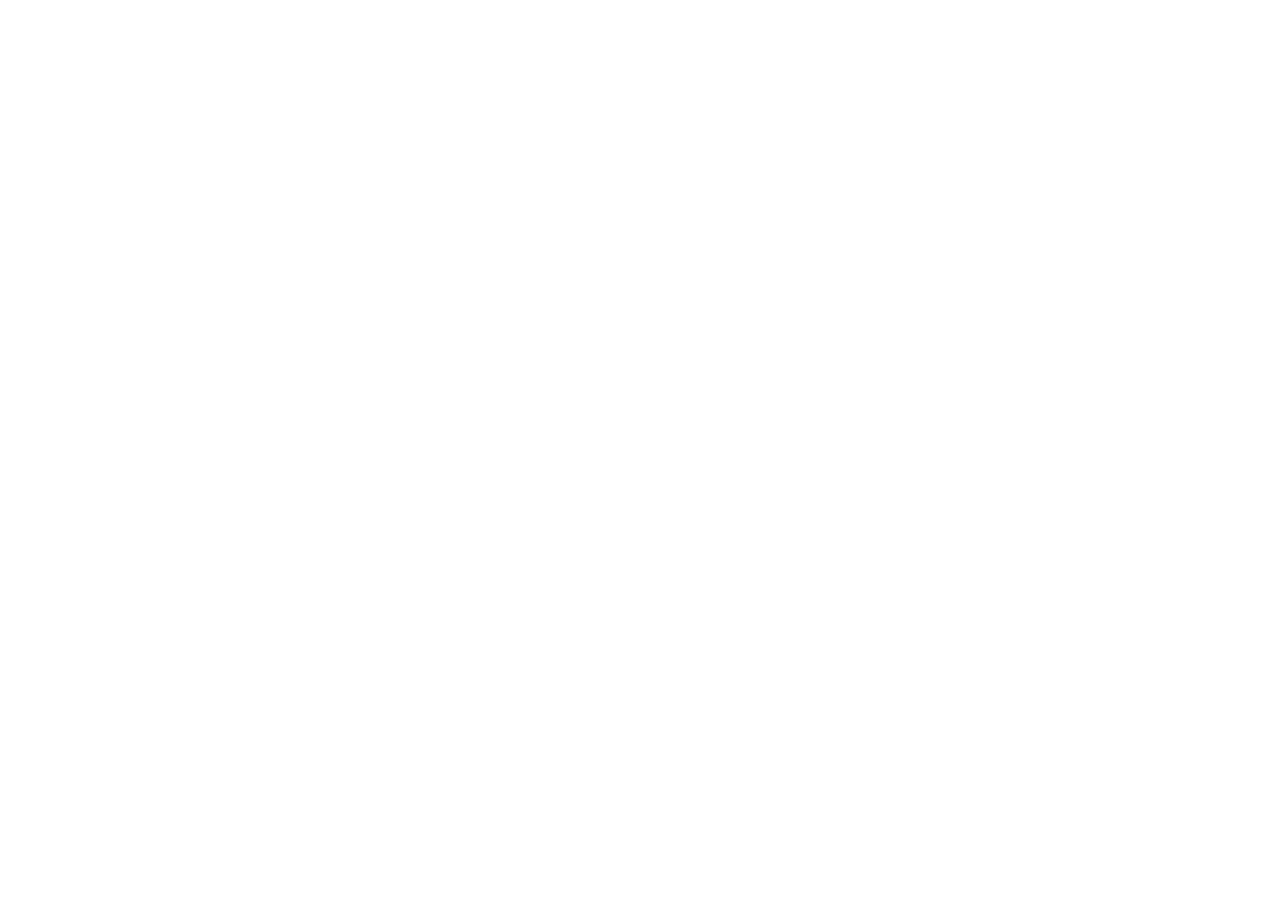
==== index.html @ 7330dab1 "init project" ====
<!DOCTYPE html>
<html lang="en">
<head>
    <meta charset="UTF-8">
    <meta name="viewport" content="width=device-width, initial-scale=1.0">
    <title>Document</title>
</head>
<body>
    
</body>
</html>
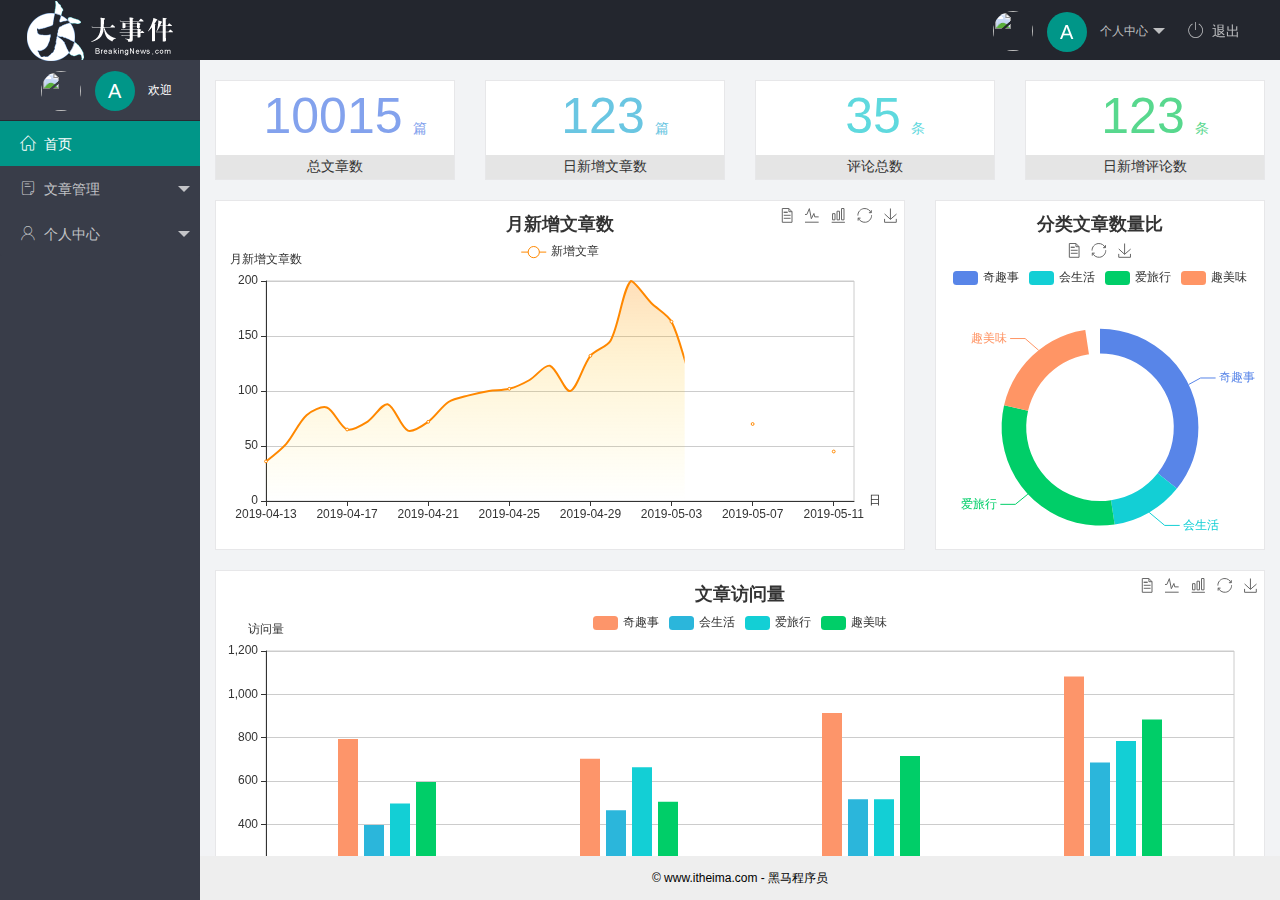
==== commit 945c6df6: "完成了登录和注册的功能" ====
--- a/index.html
+++ b/index.html
@@ -1,11 +1,103 @@
 <!DOCTYPE html>
 <html lang="en">
-<head>
-    <meta charset="UTF-8">
-    <meta name="viewport" content="width=device-width, initial-scale=1.0">
-    <title>Document</title>
-</head>
-<body>
-    
-</body>
-</html>+  <head>
+    <meta charset="UTF-8" />
+    <meta name="viewport" content="width=device-width, initial-scale=1.0" />
+    <title>后台主页</title>
+    <!-- 导入 layui 的样式表 -->
+    <link rel="stylesheet" href="/assets/lib/layui/css/layui.css" />
+    <!-- 导入第三方图标库 -->
+    <link rel="stylesheet" href="/assets/fonts/iconfont.css" />
+    <!-- 导入自己的样式表 -->
+    <link rel="stylesheet" href="/assets/css/index.css" />
+  </head>
+  <body class="layui-layout-body">
+    <div class="layui-layout layui-layout-admin">
+      <div class="layui-header">
+        <div class="layui-logo">
+          <img src="/assets/images/logo.png" alt="" />
+        </div>
+        <!-- 头部区域（可配合layui已有的水平导航） -->
+        <ul class="layui-nav layui-layout-right">
+          <li class="layui-nav-item">
+            <a href="javascript:;" class="userinfo">
+              <img src="" class="layui-nav-img" />
+              <span class="text-avatar">A</span>
+              个人中心
+            </a>
+            <dl class="layui-nav-child">
+              <dd><a href="">基本资料</a></dd>
+              <dd><a href="">更换头像</a></dd>
+              <dd><a href="">重置密码</a></dd>
+            </dl>
+          </li>
+          <li class="layui-nav-item">
+            <a href="javascript:;" id="btnLogout"><span class="iconfont icon-tuichu"></span>退出</a>
+          </li>
+        </ul>
+      </div>
+
+      <div class="layui-side layui-bg-black">
+        <div class="layui-side-scroll">
+          <div class="userinfo">
+            <img src="" class="layui-nav-img" />
+            <span class="text-avatar">A</span>
+            <span id="welcome">欢迎&nbsp;&nbsp;</span>
+          </div>
+          <!-- 左侧导航区域（可配合layui已有的垂直导航） -->
+          <ul class="layui-nav layui-nav-tree" lay-shrink="all">
+            <li class="layui-nav-item layui-this">
+              <a href="/home/dashboard.html" target="fm"><span class="iconfont icon-home"></span>首页</a>
+            </li>
+            <li class="layui-nav-item">
+              <a class="" href="javascript:;"><span class="iconfont icon-16"></span>文章管理</a>
+              <dl class="layui-nav-child">
+                <dd>
+                  <a href="javascript:;"><i class="layui-icon layui-icon-app"></i>文章类别</a>
+                </dd>
+                <dd>
+                  <a href="javascript:;"><i class="layui-icon layui-icon-app"></i>文章列表</a>
+                </dd>
+                <dd>
+                  <a href="javascript:;"><i class="layui-icon layui-icon-app"></i>发布文章</a>
+                </dd>
+              </dl>
+            </li>
+            <li class="layui-nav-item">
+              <a href="javascript:;"><span class="iconfont icon-user"></span>个人中心</a>
+              <dl class="layui-nav-child">
+                <dd>
+                  <a href="javascript:;"><i class="layui-icon layui-icon-app"></i>基本资料</a>
+                </dd>
+                <dd>
+                  <a href="javascript:;"><i class="layui-icon layui-icon-app"></i>更换头像</a>
+                </dd>
+                <dd>
+                  <a href="javascript:;"><i class="layui-icon layui-icon-app"></i>重置密码</a>
+                </dd>
+              </dl>
+            </li>
+          </ul>
+        </div>
+      </div>
+
+      <div class="layui-body">
+        <!-- 内容主体区域 -->
+        <iframe name="fm" src="/home/dashboard.html" frameborder="0"></iframe>
+      </div>
+
+      <div class="layui-footer">
+        <!-- 底部固定区域 -->
+        © www.itheima.com - 黑马程序员
+      </div>
+    </div>
+    <!-- 导入 layui 的JS文件 -->
+    <script src="/assets/lib/layui/layui.all.js"></script>
+    <!-- 导入jQuery的js文件 -->
+    <script src="/assets/lib/jquery.js"></script>
+    <!-- 导入自己封装的api -->
+    <script src="/assets/js/baseAPI.js"></script>
+    <!-- 导入自己的js文件 -->
+    <script src="/assets/js/index.js"></script>
+  </body>
+</html>
--- a/assets/lib/layui/css/layui.css
+++ b/assets/lib/layui/css/layui.css
@@ -0,0 +1,2 @@
+/** layui-v2.5.5 MIT License By https://www.layui.com */
+ .layui-inline,img{display:inline-block;vertical-align:middle}h1,h2,h3,h4,h5,h6{font-weight:400}.layui-edge,.layui-header,.layui-inline,.layui-main{position:relative}.layui-body,.layui-edge,.layui-elip{overflow:hidden}.layui-btn,.layui-edge,.layui-inline,img{vertical-align:middle}.layui-btn,.layui-disabled,.layui-icon,.layui-unselect{-moz-user-select:none;-webkit-user-select:none;-ms-user-select:none}.layui-elip,.layui-form-checkbox span,.layui-form-pane .layui-form-label{text-overflow:ellipsis;white-space:nowrap}.layui-breadcrumb,.layui-tree-btnGroup{visibility:hidden}blockquote,body,button,dd,div,dl,dt,form,h1,h2,h3,h4,h5,h6,input,li,ol,p,pre,td,textarea,th,ul{margin:0;padding:0;-webkit-tap-highlight-color:rgba(0,0,0,0)}a:active,a:hover{outline:0}img{border:none}li{list-style:none}table{border-collapse:collapse;border-spacing:0}h4,h5,h6{font-size:100%}button,input,optgroup,option,select,textarea{font-family:inherit;font-size:inherit;font-style:inherit;font-weight:inherit;outline:0}pre{white-space:pre-wrap;white-space:-moz-pre-wrap;white-space:-pre-wrap;white-space:-o-pre-wrap;word-wrap:break-word}body{line-height:24px;font:14px Helvetica Neue,Helvetica,PingFang SC,Tahoma,Arial,sans-serif}hr{height:1px;margin:10px 0;border:0;clear:both}a{color:#333;text-decoration:none}a:hover{color:#777}a cite{font-style:normal;*cursor:pointer}.layui-border-box,.layui-border-box *{box-sizing:border-box}.layui-box,.layui-box *{box-sizing:content-box}.layui-clear{clear:both;*zoom:1}.layui-clear:after{content:'\20';clear:both;*zoom:1;display:block;height:0}.layui-inline{*display:inline;*zoom:1}.layui-edge{display:inline-block;width:0;height:0;border-width:6px;border-style:dashed;border-color:transparent}.layui-edge-top{top:-4px;border-bottom-color:#999;border-bottom-style:solid}.layui-edge-right{border-left-color:#999;border-left-style:solid}.layui-edge-bottom{top:2px;border-top-color:#999;border-top-style:solid}.layui-edge-left{border-right-color:#999;border-right-style:solid}.layui-disabled,.layui-disabled:hover{color:#d2d2d2!important;cursor:not-allowed!important}.layui-circle{border-radius:100%}.layui-show{display:block!important}.layui-hide{display:none!important}@font-face{font-family:layui-icon;src:url(../font/iconfont.eot?v=250);src:url(../font/iconfont.eot?v=250#iefix) format('embedded-opentype'),url(../font/iconfont.woff2?v=250) format('woff2'),url(../font/iconfont.woff?v=250) format('woff'),url(../font/iconfont.ttf?v=250) format('truetype'),url(../font/iconfont.svg?v=250#layui-icon) format('svg')}.layui-icon{font-family:layui-icon!important;font-size:16px;font-style:normal;-webkit-font-smoothing:antialiased;-moz-osx-font-smoothing:grayscale}.layui-icon-reply-fill:before{content:"\e611"}.layui-icon-set-fill:before{content:"\e614"}.layui-icon-menu-fill:before{content:"\e60f"}.layui-icon-search:before{content:"\e615"}.layui-icon-share:before{content:"\e641"}.layui-icon-set-sm:before{content:"\e620"}.layui-icon-engine:before{content:"\e628"}.layui-icon-close:before{content:"\1006"}.layui-icon-close-fill:before{content:"\1007"}.layui-icon-chart-screen:before{content:"\e629"}.layui-icon-star:before{content:"\e600"}.layui-icon-circle-dot:before{content:"\e617"}.layui-icon-chat:before{content:"\e606"}.layui-icon-release:before{content:"\e609"}.layui-icon-list:before{content:"\e60a"}.layui-icon-chart:before{content:"\e62c"}.layui-icon-ok-circle:before{content:"\1005"}.layui-icon-layim-theme:before{content:"\e61b"}.layui-icon-table:before{content:"\e62d"}.layui-icon-right:before{content:"\e602"}.layui-icon-left:before{content:"\e603"}.layui-icon-cart-simple:before{content:"\e698"}.layui-icon-face-cry:before{content:"\e69c"}.layui-icon-face-smile:before{content:"\e6af"}.layui-icon-survey:before{content:"\e6b2"}.layui-icon-tree:before{content:"\e62e"}.layui-icon-upload-circle:before{content:"\e62f"}.layui-icon-add-circle:before{content:"\e61f"}.layui-icon-download-circle:before{content:"\e601"}.layui-icon-templeate-1:before{content:"\e630"}.layui-icon-util:before{content:"\e631"}.layui-icon-face-surprised:before{content:"\e664"}.layui-icon-edit:before{content:"\e642"}.layui-icon-speaker:before{content:"\e645"}.layui-icon-down:before{content:"\e61a"}.layui-icon-file:before{content:"\e621"}.layui-icon-layouts:before{content:"\e632"}.layui-icon-rate-half:before{content:"\e6c9"}.layui-icon-add-circle-fine:before{content:"\e608"}.layui-icon-prev-circle:before{content:"\e633"}.layui-icon-read:before{content:"\e705"}.layui-icon-404:before{content:"\e61c"}.layui-icon-carousel:before{content:"\e634"}.layui-icon-help:before{content:"\e607"}.layui-icon-code-circle:before{content:"\e635"}.layui-icon-water:before{content:"\e636"}.layui-icon-username:before{content:"\e66f"}.layui-icon-find-fill:before{content:"\e670"}.layui-icon-about:before{content:"\e60b"}.layui-icon-location:before{content:"\e715"}.layui-icon-up:before{content:"\e619"}.layui-icon-pause:before{content:"\e651"}.layui-icon-date:before{content:"\e637"}.layui-icon-layim-uploadfile:before{content:"\e61d"}.layui-icon-delete:before{content:"\e640"}.layui-icon-play:before{content:"\e652"}.layui-icon-top:before{content:"\e604"}.layui-icon-friends:before{content:"\e612"}.layui-icon-refresh-3:before{content:"\e9aa"}.layui-icon-ok:before{content:"\e605"}.layui-icon-layer:before{content:"\e638"}.layui-icon-face-smile-fine:before{content:"\e60c"}.layui-icon-dollar:before{content:"\e659"}.layui-icon-group:before{content:"\e613"}.layui-icon-layim-download:before{content:"\e61e"}.layui-icon-picture-fine:before{content:"\e60d"}.layui-icon-link:before{content:"\e64c"}.layui-icon-diamond:before{content:"\e735"}.layui-icon-log:before{content:"\e60e"}.layui-icon-rate-solid:before{content:"\e67a"}.layui-icon-fonts-del:before{content:"\e64f"}.layui-icon-unlink:before{content:"\e64d"}.layui-icon-fonts-clear:before{content:"\e639"}.layui-icon-triangle-r:before{content:"\e623"}.layui-icon-circle:before{content:"\e63f"}.layui-icon-radio:before{content:"\e643"}.layui-icon-align-center:before{content:"\e647"}.layui-icon-align-right:before{content:"\e648"}.layui-icon-align-left:before{content:"\e649"}.layui-icon-loading-1:before{content:"\e63e"}.layui-icon-return:before{content:"\e65c"}.layui-icon-fonts-strong:before{content:"\e62b"}.layui-icon-upload:before{content:"\e67c"}.layui-icon-dialogue:before{content:"\e63a"}.layui-icon-video:before{content:"\e6ed"}.layui-icon-headset:before{content:"\e6fc"}.layui-icon-cellphone-fine:before{content:"\e63b"}.layui-icon-add-1:before{content:"\e654"}.layui-icon-face-smile-b:before{content:"\e650"}.layui-icon-fonts-html:before{content:"\e64b"}.layui-icon-form:before{content:"\e63c"}.layui-icon-cart:before{content:"\e657"}.layui-icon-camera-fill:before{content:"\e65d"}.layui-icon-tabs:before{content:"\e62a"}.layui-icon-fonts-code:before{content:"\e64e"}.layui-icon-fire:before{content:"\e756"}.layui-icon-set:before{content:"\e716"}.layui-icon-fonts-u:before{content:"\e646"}.layui-icon-triangle-d:before{content:"\e625"}.layui-icon-tips:before{content:"\e702"}.layui-icon-picture:before{content:"\e64a"}.layui-icon-more-vertical:before{content:"\e671"}.layui-icon-flag:before{content:"\e66c"}.layui-icon-loading:before{content:"\e63d"}.layui-icon-fonts-i:before{content:"\e644"}.layui-icon-refresh-1:before{content:"\e666"}.layui-icon-rmb:before{content:"\e65e"}.layui-icon-home:before{content:"\e68e"}.layui-icon-user:before{content:"\e770"}.layui-icon-notice:before{content:"\e667"}.layui-icon-login-weibo:before{content:"\e675"}.layui-icon-voice:before{content:"\e688"}.layui-icon-upload-drag:before{content:"\e681"}.layui-icon-login-qq:before{content:"\e676"}.layui-icon-snowflake:before{content:"\e6b1"}.layui-icon-file-b:before{content:"\e655"}.layui-icon-template:before{content:"\e663"}.layui-icon-auz:before{content:"\e672"}.layui-icon-console:before{content:"\e665"}.layui-icon-app:before{content:"\e653"}.layui-icon-prev:before{content:"\e65a"}.layui-icon-website:before{content:"\e7ae"}.layui-icon-next:before{content:"\e65b"}.layui-icon-component:before{content:"\e857"}.layui-icon-more:before{content:"\e65f"}.layui-icon-login-wechat:before{content:"\e677"}.layui-icon-shrink-right:before{content:"\e668"}.layui-icon-spread-left:before{content:"\e66b"}.layui-icon-camera:before{content:"\e660"}.layui-icon-note:before{content:"\e66e"}.layui-icon-refresh:before{content:"\e669"}.layui-icon-female:before{content:"\e661"}.layui-icon-male:before{content:"\e662"}.layui-icon-password:before{content:"\e673"}.layui-icon-senior:before{content:"\e674"}.layui-icon-theme:before{content:"\e66a"}.layui-icon-tread:before{content:"\e6c5"}.layui-icon-praise:before{content:"\e6c6"}.layui-icon-star-fill:before{content:"\e658"}.layui-icon-rate:before{content:"\e67b"}.layui-icon-template-1:before{content:"\e656"}.layui-icon-vercode:before{content:"\e679"}.layui-icon-cellphone:before{content:"\e678"}.layui-icon-screen-full:before{content:"\e622"}.layui-icon-screen-restore:before{content:"\e758"}.layui-icon-cols:before{content:"\e610"}.layui-icon-export:before{content:"\e67d"}.layui-icon-print:before{content:"\e66d"}.layui-icon-slider:before{content:"\e714"}.layui-icon-addition:before{content:"\e624"}.layui-icon-subtraction:before{content:"\e67e"}.layui-icon-service:before{content:"\e626"}.layui-icon-transfer:before{content:"\e691"}.layui-main{width:1140px;margin:0 auto}.layui-header{z-index:1000;height:60px}.layui-header a:hover{transition:all .5s;-webkit-transition:all .5s}.layui-side{position:fixed;left:0;top:0;bottom:0;z-index:999;width:200px;overflow-x:hidden}.layui-side-scroll{position:relative;width:220px;height:100%;overflow-x:hidden}.layui-body{position:absolute;left:200px;right:0;top:0;bottom:0;z-index:998;width:auto;overflow-y:auto;box-sizing:border-box}.layui-layout-body{overflow:hidden}.layui-layout-admin .layui-header{background-color:#23262E}.layui-layout-admin .layui-side{top:60px;width:200px;overflow-x:hidden}.layui-layout-admin .layui-body{position:fixed;top:60px;bottom:44px}.layui-layout-admin .layui-main{width:auto;margin:0 15px}.layui-layout-admin .layui-footer{position:fixed;left:200px;right:0;bottom:0;height:44px;line-height:44px;padding:0 15px;background-color:#eee}.layui-layout-admin .layui-logo{position:absolute;left:0;top:0;width:200px;height:100%;line-height:60px;text-align:center;color:#009688;font-size:16px}.layui-layout-admin .layui-header .layui-nav{background:0 0}.layui-layout-left{position:absolute!important;left:200px;top:0}.layui-layout-right{position:absolute!important;right:0;top:0}.layui-container{position:relative;margin:0 auto;padding:0 15px;box-sizing:border-box}.layui-fluid{position:relative;margin:0 auto;padding:0 15px}.layui-row:after,.layui-row:before{content:'';display:block;clear:both}.layui-col-lg1,.layui-col-lg10,.layui-col-lg11,.layui-col-lg12,.layui-col-lg2,.layui-col-lg3,.layui-col-lg4,.layui-col-lg5,.layui-col-lg6,.layui-col-lg7,.layui-col-lg8,.layui-col-lg9,.layui-col-md1,.layui-col-md10,.layui-col-md11,.layui-col-md12,.layui-col-md2,.layui-col-md3,.layui-col-md4,.layui-col-md5,.layui-col-md6,.layui-col-md7,.layui-col-md8,.layui-col-md9,.layui-col-sm1,.layui-col-sm10,.layui-col-sm11,.layui-col-sm12,.layui-col-sm2,.layui-col-sm3,.layui-col-sm4,.layui-col-sm5,.layui-col-sm6,.layui-col-sm7,.layui-col-sm8,.layui-col-sm9,.layui-col-xs1,.layui-col-xs10,.layui-col-xs11,.layui-col-xs12,.layui-col-xs2,.layui-col-xs3,.layui-col-xs4,.layui-col-xs5,.layui-col-xs6,.layui-col-xs7,.layui-col-xs8,.layui-col-xs9{position:relative;display:block;box-sizing:border-box}.layui-col-xs1,.layui-col-xs10,.layui-col-xs11,.layui-col-xs12,.layui-col-xs2,.layui-col-xs3,.layui-col-xs4,.layui-col-xs5,.layui-col-xs6,.layui-col-xs7,.layui-col-xs8,.layui-col-xs9{float:left}.layui-col-xs1{width:8.33333333%}.layui-col-xs2{width:16.66666667%}.layui-col-xs3{width:25%}.layui-col-xs4{width:33.33333333%}.layui-col-xs5{width:41.66666667%}.layui-col-xs6{width:50%}.layui-col-xs7{width:58.33333333%}.layui-col-xs8{width:66.66666667%}.layui-col-xs9{width:75%}.layui-col-xs10{width:83.33333333%}.layui-col-xs11{width:91.66666667%}.layui-col-xs12{width:100%}.layui-col-xs-offset1{margin-left:8.33333333%}.layui-col-xs-offset2{margin-left:16.66666667%}.layui-col-xs-offset3{margin-left:25%}.layui-col-xs-offset4{margin-left:33.33333333%}.layui-col-xs-offset5{margin-left:41.66666667%}.layui-col-xs-offset6{margin-left:50%}.layui-col-xs-offset7{margin-left:58.33333333%}.layui-col-xs-offset8{margin-left:66.66666667%}.layui-col-xs-offset9{margin-left:75%}.layui-col-xs-offset10{margin-left:83.33333333%}.layui-col-xs-offset11{margin-left:91.66666667%}.layui-col-xs-offset12{margin-left:100%}@media screen and (max-width:768px){.layui-hide-xs{display:none!important}.layui-show-xs-block{display:block!important}.layui-show-xs-inline{display:inline!important}.layui-show-xs-inline-block{display:inline-block!important}}@media screen and (min-width:768px){.layui-container{width:750px}.layui-hide-sm{display:none!important}.layui-show-sm-block{display:block!important}.layui-show-sm-inline{display:inline!important}.layui-show-sm-inline-block{display:inline-block!important}.layui-col-sm1,.layui-col-sm10,.layui-col-sm11,.layui-col-sm12,.layui-col-sm2,.layui-col-sm3,.layui-col-sm4,.layui-col-sm5,.layui-col-sm6,.layui-col-sm7,.layui-col-sm8,.layui-col-sm9{float:left}.layui-col-sm1{width:8.33333333%}.layui-col-sm2{width:16.66666667%}.layui-col-sm3{width:25%}.layui-col-sm4{width:33.33333333%}.layui-col-sm5{width:41.66666667%}.layui-col-sm6{width:50%}.layui-col-sm7{width:58.33333333%}.layui-col-sm8{width:66.66666667%}.layui-col-sm9{width:75%}.layui-col-sm10{width:83.33333333%}.layui-col-sm11{width:91.66666667%}.layui-col-sm12{width:100%}.layui-col-sm-offset1{margin-left:8.33333333%}.layui-col-sm-offset2{margin-left:16.66666667%}.layui-col-sm-offset3{margin-left:25%}.layui-col-sm-offset4{margin-left:33.33333333%}.layui-col-sm-offset5{margin-left:41.66666667%}.layui-col-sm-offset6{margin-left:50%}.layui-col-sm-offset7{margin-left:58.33333333%}.layui-col-sm-offset8{margin-left:66.66666667%}.layui-col-sm-offset9{margin-left:75%}.layui-col-sm-offset10{margin-left:83.33333333%}.layui-col-sm-offset11{margin-left:91.66666667%}.layui-col-sm-offset12{margin-left:100%}}@media screen and (min-width:992px){.layui-container{width:970px}.layui-hide-md{display:none!important}.layui-show-md-block{display:block!important}.layui-show-md-inline{display:inline!important}.layui-show-md-inline-block{display:inline-block!important}.layui-col-md1,.layui-col-md10,.layui-col-md11,.layui-col-md12,.layui-col-md2,.layui-col-md3,.layui-col-md4,.layui-col-md5,.layui-col-md6,.layui-col-md7,.layui-col-md8,.layui-col-md9{float:left}.layui-col-md1{width:8.33333333%}.layui-col-md2{width:16.66666667%}.layui-col-md3{width:25%}.layui-col-md4{width:33.33333333%}.layui-col-md5{width:41.66666667%}.layui-col-md6{width:50%}.layui-col-md7{width:58.33333333%}.layui-col-md8{width:66.66666667%}.layui-col-md9{width:75%}.layui-col-md10{width:83.33333333%}.layui-col-md11{width:91.66666667%}.layui-col-md12{width:100%}.layui-col-md-offset1{margin-left:8.33333333%}.layui-col-md-offset2{margin-left:16.66666667%}.layui-col-md-offset3{margin-left:25%}.layui-col-md-offset4{margin-left:33.33333333%}.layui-col-md-offset5{margin-left:41.66666667%}.layui-col-md-offset6{margin-left:50%}.layui-col-md-offset7{margin-left:58.33333333%}.layui-col-md-offset8{margin-left:66.66666667%}.layui-col-md-offset9{margin-left:75%}.layui-col-md-offset10{margin-left:83.33333333%}.layui-col-md-offset11{margin-left:91.66666667%}.layui-col-md-offset12{margin-left:100%}}@media screen and (min-width:1200px){.layui-container{width:1170px}.layui-hide-lg{display:none!important}.layui-show-lg-block{display:block!important}.layui-show-lg-inline{display:inline!important}.layui-show-lg-inline-block{display:inline-block!important}.layui-col-lg1,.layui-col-lg10,.layui-col-lg11,.layui-col-lg12,.layui-col-lg2,.layui-col-lg3,.layui-col-lg4,.layui-col-lg5,.layui-col-lg6,.layui-col-lg7,.layui-col-lg8,.layui-col-lg9{float:left}.layui-col-lg1{width:8.33333333%}.layui-col-lg2{width:16.66666667%}.layui-col-lg3{width:25%}.layui-col-lg4{width:33.33333333%}.layui-col-lg5{width:41.66666667%}.layui-col-lg6{width:50%}.layui-col-lg7{width:58.33333333%}.layui-col-lg8{width:66.66666667%}.layui-col-lg9{width:75%}.layui-col-lg10{width:83.33333333%}.layui-col-lg11{width:91.66666667%}.layui-col-lg12{width:100%}.layui-col-lg-offset1{margin-left:8.33333333%}.layui-col-lg-offset2{margin-left:16.66666667%}.layui-col-lg-offset3{margin-left:25%}.layui-col-lg-offset4{margin-left:33.33333333%}.layui-col-lg-offset5{margin-left:41.66666667%}.layui-col-lg-offset6{margin-left:50%}.layui-col-lg-offset7{margin-left:58.33333333%}.layui-col-lg-offset8{margin-left:66.66666667%}.layui-col-lg-offset9{margin-left:75%}.layui-col-lg-offset10{margin-left:83.33333333%}.layui-col-lg-offset11{margin-left:91.66666667%}.layui-col-lg-offset12{margin-left:100%}}.layui-col-space1{margin:-.5px}.layui-col-space1>*{padding:.5px}.layui-col-space3{margin:-1.5px}.layui-col-space3>*{padding:1.5px}.layui-col-space5{margin:-2.5px}.layui-col-space5>*{padding:2.5px}.layui-col-space8{margin:-3.5px}.layui-col-space8>*{padding:3.5px}.layui-col-space10{margin:-5px}.layui-col-space10>*{padding:5px}.layui-col-space12{margin:-6px}.layui-col-space12>*{padding:6px}.layui-col-space15{margin:-7.5px}.layui-col-space15>*{padding:7.5px}.layui-col-space18{margin:-9px}.layui-col-space18>*{padding:9px}.layui-col-space20{margin:-10px}.layui-col-space20>*{padding:10px}.layui-col-space22{margin:-11px}.layui-col-space22>*{padding:11px}.layui-col-space25{margin:-12.5px}.layui-col-space25>*{padding:12.5px}.layui-col-space30{margin:-15px}.layui-col-space30>*{padding:15px}.layui-btn,.layui-input,.layui-select,.layui-textarea,.layui-upload-button{outline:0;-webkit-appearance:none;transition:all .3s;-webkit-transition:all .3s;box-sizing:border-box}.layui-elem-quote{margin-bottom:10px;padding:15px;line-height:22px;border-left:5px solid #009688;border-radius:0 2px 2px 0;background-color:#f2f2f2}.layui-quote-nm{border-style:solid;border-width:1px 1px 1px 5px;background:0 0}.layui-elem-field{margin-bottom:10px;padding:0;border-width:1px;border-style:solid}.layui-elem-field legend{margin-left:20px;padding:0 10px;font-size:20px;font-weight:300}.layui-field-title{margin:10px 0 20px;border-width:1px 0 0}.layui-field-box{padding:10px 15px}.layui-field-title .layui-field-box{padding:10px 0}.layui-progress{position:relative;height:6px;border-radius:20px;background-color:#e2e2e2}.layui-progress-bar{position:absolute;left:0;top:0;width:0;max-width:100%;height:6px;border-radius:20px;text-align:right;background-color:#5FB878;transition:all .3s;-webkit-transition:all .3s}.layui-progress-big,.layui-progress-big .layui-progress-bar{height:18px;line-height:18px}.layui-progress-text{position:relative;top:-20px;line-height:18px;font-size:12px;color:#666}.layui-progress-big .layui-progress-text{position:static;padding:0 10px;color:#fff}.layui-collapse{border-width:1px;border-style:solid;border-radius:2px}.layui-colla-content,.layui-colla-item{border-top-width:1px;border-top-style:solid}.layui-colla-item:first-child{border-top:none}.layui-colla-title{position:relative;height:42px;line-height:42px;padding:0 15px 0 35px;color:#333;background-color:#f2f2f2;cursor:pointer;font-size:14px;overflow:hidden}.layui-colla-content{display:none;padding:10px 15px;line-height:22px;color:#666}.layui-colla-icon{position:absolute;left:15px;top:0;font-size:14px}.layui-card{margin-bottom:15px;border-radius:2px;background-color:#fff;box-shadow:0 1px 2px 0 rgba(0,0,0,.05)}.layui-card:last-child{margin-bottom:0}.layui-card-header{position:relative;height:42px;line-height:42px;padding:0 15px;border-bottom:1px solid #f6f6f6;color:#333;border-radius:2px 2px 0 0;font-size:14px}.layui-bg-black,.layui-bg-blue,.layui-bg-cyan,.layui-bg-green,.layui-bg-orange,.layui-bg-red{color:#fff!important}.layui-card-body{position:relative;padding:10px 15px;line-height:24px}.layui-card-body[pad15]{padding:15px}.layui-card-body[pad20]{padding:20px}.layui-card-body .layui-table{margin:5px 0}.layui-card .layui-tab{margin:0}.layui-panel-window{position:relative;padding:15px;border-radius:0;border-top:5px solid #E6E6E6;background-color:#fff}.layui-auxiliar-moving{position:fixed;left:0;right:0;top:0;bottom:0;width:100%;height:100%;background:0 0;z-index:9999999999}.layui-form-label,.layui-form-mid,.layui-form-select,.layui-input-block,.layui-input-inline,.layui-textarea{position:relative}.layui-bg-red{background-color:#FF5722!important}.layui-bg-orange{background-color:#FFB800!important}.layui-bg-green{background-color:#009688!important}.layui-bg-cyan{background-color:#2F4056!important}.layui-bg-blue{background-color:#1E9FFF!important}.layui-bg-black{background-color:#393D49!important}.layui-bg-gray{background-color:#eee!important;color:#666!important}.layui-badge-rim,.layui-colla-content,.layui-colla-item,.layui-collapse,.layui-elem-field,.layui-form-pane .layui-form-item[pane],.layui-form-pane .layui-form-label,.layui-input,.layui-layedit,.layui-layedit-tool,.layui-quote-nm,.layui-select,.layui-tab-bar,.layui-tab-card,.layui-tab-title,.layui-tab-title .layui-this:after,.layui-textarea{border-color:#e6e6e6}.layui-timeline-item:before,hr{background-color:#e6e6e6}.layui-text{line-height:22px;font-size:14px;color:#666}.layui-text h1,.layui-text h2,.layui-text h3{font-weight:500;color:#333}.layui-text h1{font-size:30px}.layui-text h2{font-size:24px}.layui-text h3{font-size:18px}.layui-text a:not(.layui-btn){color:#01AAED}.layui-text a:not(.layui-btn):hover{text-decoration:underline}.layui-text ul{padding:5px 0 5px 15px}.layui-text ul li{margin-top:5px;list-style-type:disc}.layui-text em,.layui-word-aux{color:#999!important;padding:0 5px!important}.layui-btn{display:inline-block;height:38px;line-height:38px;padding:0 18px;background-color:#009688;color:#fff;white-space:nowrap;text-align:center;font-size:14px;border:none;border-radius:2px;cursor:pointer}.layui-btn:hover{opacity:.8;filter:alpha(opacity=80);color:#fff}.layui-btn:active{opacity:1;filter:alpha(opacity=100)}.layui-btn+.layui-btn{margin-left:10px}.layui-btn-container{font-size:0}.layui-btn-container .layui-btn{margin-right:10px;margin-bottom:10px}.layui-btn-container .layui-btn+.layui-btn{margin-left:0}.layui-table .layui-btn-container .layui-btn{margin-bottom:9px}.layui-btn-radius{border-radius:100px}.layui-btn .layui-icon{margin-right:3px;font-size:18px;vertical-align:bottom;vertical-align:middle\9}.layui-btn-primary{border:1px solid #C9C9C9;background-color:#fff;color:#555}.layui-btn-primary:hover{border-color:#009688;color:#333}.layui-btn-normal{background-color:#1E9FFF}.layui-btn-warm{background-color:#FFB800}.layui-btn-danger{background-color:#FF5722}.layui-btn-checked{background-color:#5FB878}.layui-btn-disabled,.layui-btn-disabled:active,.layui-btn-disabled:hover{border:1px solid #e6e6e6;background-color:#FBFBFB;color:#C9C9C9;cursor:not-allowed;opacity:1}.layui-btn-lg{height:44px;line-height:44px;padding:0 25px;font-size:16px}.layui-btn-sm{height:30px;line-height:30px;padding:0 10px;font-size:12px}.layui-btn-sm i{font-size:16px!important}.layui-btn-xs{height:22px;line-height:22px;padding:0 5px;font-size:12px}.layui-btn-xs i{font-size:14px!important}.layui-btn-group{display:inline-block;vertical-align:middle;font-size:0}.layui-btn-group .layui-btn{margin-left:0!important;margin-right:0!important;border-left:1px solid rgba(255,255,255,.5);border-radius:0}.layui-btn-group .layui-btn-primary{border-left:none}.layui-btn-group .layui-btn-primary:hover{border-color:#C9C9C9;color:#009688}.layui-btn-group .layui-btn:first-child{border-left:none;border-radius:2px 0 0 2px}.layui-btn-group .layui-btn-primary:first-child{border-left:1px solid #c9c9c9}.layui-btn-group .layui-btn:last-child{border-radius:0 2px 2px 0}.layui-btn-group .layui-btn+.layui-btn{margin-left:0}.layui-btn-group+.layui-btn-group{margin-left:10px}.layui-btn-fluid{width:100%}.layui-input,.layui-select,.layui-textarea{height:38px;line-height:1.3;line-height:38px\9;border-width:1px;border-style:solid;background-color:#fff;border-radius:2px}.layui-input::-webkit-input-placeholder,.layui-select::-webkit-input-placeholder,.layui-textarea::-webkit-input-placeholder{line-height:1.3}.layui-input,.layui-textarea{display:block;width:100%;padding-left:10px}.layui-input:hover,.layui-textarea:hover{border-color:#D2D2D2!important}.layui-input:focus,.layui-textarea:focus{border-color:#C9C9C9!important}.layui-textarea{min-height:100px;height:auto;line-height:20px;padding:6px 10px;resize:vertical}.layui-select{padding:0 10px}.layui-form input[type=checkbox],.layui-form input[type=radio],.layui-form select{display:none}.layui-form [lay-ignore]{display:initial}.layui-form-item{margin-bottom:15px;clear:both;*zoom:1}.layui-form-item:after{content:'\20';clear:both;*zoom:1;display:block;height:0}.layui-form-label{float:left;display:block;padding:9px 15px;width:80px;font-weight:400;line-height:20px;text-align:right}.layui-form-label-col{display:block;float:none;padding:9px 0;line-height:20px;text-align:left}.layui-form-item .layui-inline{margin-bottom:5px;margin-right:10px}.layui-input-block{margin-left:110px;min-height:36px}.layui-input-inline{display:inline-block;vertical-align:middle}.layui-form-item .layui-input-inline{float:left;width:190px;margin-right:10px}.layui-form-text .layui-input-inline{width:auto}.layui-form-mid{float:left;display:block;padding:9px 0!important;line-height:20px;margin-right:10px}.layui-form-danger+.layui-form-select .layui-input,.layui-form-danger:focus{border-color:#FF5722!important}.layui-form-select .layui-input{padding-right:30px;cursor:pointer}.layui-form-select .layui-edge{position:absolute;right:10px;top:50%;margin-top:-3px;cursor:pointer;border-width:6px;border-top-color:#c2c2c2;border-top-style:solid;transition:all .3s;-webkit-transition:all .3s}.layui-form-select dl{display:none;position:absolute;left:0;top:42px;padding:5px 0;z-index:899;min-width:100%;border:1px solid #d2d2d2;max-height:300px;overflow-y:auto;background-color:#fff;border-radius:2px;box-shadow:0 2px 4px rgba(0,0,0,.12);box-sizing:border-box}.layui-form-select dl dd,.layui-form-select dl dt{padding:0 10px;line-height:36px;white-space:nowrap;overflow:hidden;text-overflow:ellipsis}.layui-form-select dl dt{font-size:12px;color:#999}.layui-form-select dl dd{cursor:pointer}.layui-form-select dl dd:hover{background-color:#f2f2f2;-webkit-transition:.5s all;transition:.5s all}.layui-form-select .layui-select-group dd{padding-left:20px}.layui-form-select dl dd.layui-select-tips{padding-left:10px!important;color:#999}.layui-form-select dl dd.layui-this{background-color:#5FB878;color:#fff}.layui-form-checkbox,.layui-form-select dl dd.layui-disabled{background-color:#fff}.layui-form-selected dl{display:block}.layui-form-checkbox,.layui-form-checkbox *,.layui-form-switch{display:inline-block;vertical-align:middle}.layui-form-selected .layui-edge{margin-top:-9px;-webkit-transform:rotate(180deg);transform:rotate(180deg);margin-top:-3px\9}:root .layui-form-selected .layui-edge{margin-top:-9px\0/IE9}.layui-form-selectup dl{top:auto;bottom:42px}.layui-select-none{margin:5px 0;text-align:center;color:#999}.layui-select-disabled .layui-disabled{border-color:#eee!important}.layui-select-disabled .layui-edge{border-top-color:#d2d2d2}.layui-form-checkbox{position:relative;height:30px;line-height:30px;margin-right:10px;padding-right:30px;cursor:pointer;font-size:0;-webkit-transition:.1s linear;transition:.1s linear;box-sizing:border-box}.layui-form-checkbox span{padding:0 10px;height:100%;font-size:14px;border-radius:2px 0 0 2px;background-color:#d2d2d2;color:#fff;overflow:hidden}.layui-form-checkbox:hover span{background-color:#c2c2c2}.layui-form-checkbox i{position:absolute;right:0;top:0;width:30px;height:28px;border:1px solid #d2d2d2;border-left:none;border-radius:0 2px 2px 0;color:#fff;font-size:20px;text-align:center}.layui-form-checkbox:hover i{border-color:#c2c2c2;color:#c2c2c2}.layui-form-checked,.layui-form-checked:hover{border-color:#5FB878}.layui-form-checked span,.layui-form-checked:hover span{background-color:#5FB878}.layui-form-checked i,.layui-form-checked:hover i{color:#5FB878}.layui-form-item .layui-form-checkbox{margin-top:4px}.layui-form-checkbox[lay-skin=primary]{height:auto!important;line-height:normal!important;min-width:18px;min-height:18px;border:none!important;margin-right:0;padding-left:28px;padding-right:0;background:0 0}.layui-form-checkbox[lay-skin=primary] span{padding-left:0;padding-right:15px;line-height:18px;background:0 0;color:#666}.layui-form-checkbox[lay-skin=primary] i{right:auto;left:0;width:16px;height:16px;line-height:16px;border:1px solid #d2d2d2;font-size:12px;border-radius:2px;background-color:#fff;-webkit-transition:.1s linear;transition:.1s linear}.layui-form-checkbox[lay-skin=primary]:hover i{border-color:#5FB878;color:#fff}.layui-form-checked[lay-skin=primary] i{border-color:#5FB878!important;background-color:#5FB878;color:#fff}.layui-checkbox-disbaled[lay-skin=primary] span{background:0 0!important;color:#c2c2c2}.layui-checkbox-disbaled[lay-skin=primary]:hover i{border-color:#d2d2d2}.layui-form-item .layui-form-checkbox[lay-skin=primary]{margin-top:10px}.layui-form-switch{position:relative;height:22px;line-height:22px;min-width:35px;padding:0 5px;margin-top:8px;border:1px solid #d2d2d2;border-radius:20px;cursor:pointer;background-color:#fff;-webkit-transition:.1s linear;transition:.1s linear}.layui-form-switch i{position:absolute;left:5px;top:3px;width:16px;height:16px;border-radius:20px;background-color:#d2d2d2;-webkit-transition:.1s linear;transition:.1s linear}.layui-form-switch em{position:relative;top:0;width:25px;margin-left:21px;padding:0!important;text-align:center!important;color:#999!important;font-style:normal!important;font-size:12px}.layui-form-onswitch{border-color:#5FB878;background-color:#5FB878}.layui-checkbox-disbaled,.layui-checkbox-disbaled i{border-color:#e2e2e2!important}.layui-form-onswitch i{left:100%;margin-left:-21px;background-color:#fff}.layui-form-onswitch em{margin-left:5px;margin-right:21px;color:#fff!important}.layui-checkbox-disbaled span{background-color:#e2e2e2!important}.layui-checkbox-disbaled:hover i{color:#fff!important}[lay-radio]{display:none}.layui-form-radio,.layui-form-radio *{display:inline-block;vertical-align:middle}.layui-form-radio{line-height:28px;margin:6px 10px 0 0;padding-right:10px;cursor:pointer;font-size:0}.layui-form-radio *{font-size:14px}.layui-form-radio>i{margin-right:8px;font-size:22px;color:#c2c2c2}.layui-form-radio>i:hover,.layui-form-radioed>i{color:#5FB878}.layui-radio-disbaled>i{color:#e2e2e2!important}.layui-form-pane .layui-form-label{width:110px;padding:8px 15px;height:38px;line-height:20px;border-width:1px;border-style:solid;border-radius:2px 0 0 2px;text-align:center;background-color:#FBFBFB;overflow:hidden;box-sizing:border-box}.layui-form-pane .layui-input-inline{margin-left:-1px}.layui-form-pane .layui-input-block{margin-left:110px;left:-1px}.layui-form-pane .layui-input{border-radius:0 2px 2px 0}.layui-form-pane .layui-form-text .layui-form-label{float:none;width:100%;border-radius:2px;box-sizing:border-box;text-align:left}.layui-form-pane .layui-form-text .layui-input-inline{display:block;margin:0;top:-1px;clear:both}.layui-form-pane .layui-form-text .layui-input-block{margin:0;left:0;top:-1px}.layui-form-pane .layui-form-text .layui-textarea{min-height:100px;border-radius:0 0 2px 2px}.layui-form-pane .layui-form-checkbox{margin:4px 0 4px 10px}.layui-form-pane .layui-form-radio,.layui-form-pane .layui-form-switch{margin-top:6px;margin-left:10px}.layui-form-pane .layui-form-item[pane]{position:relative;border-width:1px;border-style:solid}.layui-form-pane .layui-form-item[pane] .layui-form-label{position:absolute;left:0;top:0;height:100%;border-width:0 1px 0 0}.layui-form-pane .layui-form-item[pane] .layui-input-inline{margin-left:110px}@media screen and (max-width:450px){.layui-form-item .layui-form-label{text-overflow:ellipsis;overflow:hidden;white-space:nowrap}.layui-form-item .layui-inline{display:block;margin-right:0;margin-bottom:20px;clear:both}.layui-form-item .layui-inline:after{content:'\20';clear:both;display:block;height:0}.layui-form-item .layui-input-inline{display:block;float:none;left:-3px;width:auto;margin:0 0 10px 112px}.layui-form-item .layui-input-inline+.layui-form-mid{margin-left:110px;top:-5px;padding:0}.layui-form-item .layui-form-checkbox{margin-right:5px;margin-bottom:5px}}.layui-layedit{border-width:1px;border-style:solid;border-radius:2px}.layui-layedit-tool{padding:3px 5px;border-bottom-width:1px;border-bottom-style:solid;font-size:0}.layedit-tool-fixed{position:fixed;top:0;border-top:1px solid #e2e2e2}.layui-layedit-tool .layedit-tool-mid,.layui-layedit-tool .layui-icon{display:inline-block;vertical-align:middle;text-align:center;font-size:14px}.layui-layedit-tool .layui-icon{position:relative;width:32px;height:30px;line-height:30px;margin:3px 5px;color:#777;cursor:pointer;border-radius:2px}.layui-layedit-tool .layui-icon:hover{color:#393D49}.layui-layedit-tool .layui-icon:active{color:#000}.layui-layedit-tool .layedit-tool-active{background-color:#e2e2e2;color:#000}.layui-layedit-tool .layui-disabled,.layui-layedit-tool .layui-disabled:hover{color:#d2d2d2;cursor:not-allowed}.layui-layedit-tool .layedit-tool-mid{width:1px;height:18px;margin:0 10px;background-color:#d2d2d2}.layedit-tool-html{width:50px!important;font-size:30px!important}.layedit-tool-b,.layedit-tool-code,.layedit-tool-help{font-size:16px!important}.layedit-tool-d,.layedit-tool-face,.layedit-tool-image,.layedit-tool-unlink{font-size:18px!important}.layedit-tool-image input{position:absolute;font-size:0;left:0;top:0;width:100%;height:100%;opacity:.01;filter:Alpha(opacity=1);cursor:pointer}.layui-layedit-iframe iframe{display:block;width:100%}#LAY_layedit_code{overflow:hidden}.layui-laypage{display:inline-block;*display:inline;*zoom:1;vertical-align:middle;margin:10px 0;font-size:0}.layui-laypage>a:first-child,.layui-laypage>a:first-child em{border-radius:2px 0 0 2px}.layui-laypage>a:last-child,.layui-laypage>a:last-child em{border-radius:0 2px 2px 0}.layui-laypage>:first-child{margin-left:0!important}.layui-laypage>:last-child{margin-right:0!important}.layui-laypage a,.layui-laypage button,.layui-laypage input,.layui-laypage select,.layui-laypage span{border:1px solid #e2e2e2}.layui-laypage a,.layui-laypage span{display:inline-block;*display:inline;*zoom:1;vertical-align:middle;padding:0 15px;height:28px;line-height:28px;margin:0 -1px 5px 0;background-color:#fff;color:#333;font-size:12px}.layui-flow-more a *,.layui-laypage input,.layui-table-view select[lay-ignore]{display:inline-block}.layui-laypage a:hover{color:#009688}.layui-laypage em{font-style:normal}.layui-laypage .layui-laypage-spr{color:#999;font-weight:700}.layui-laypage a{text-decoration:none}.layui-laypage .layui-laypage-curr{position:relative}.layui-laypage .layui-laypage-curr em{position:relative;color:#fff}.layui-laypage .layui-laypage-curr .layui-laypage-em{position:absolute;left:-1px;top:-1px;padding:1px;width:100%;height:100%;background-color:#009688}.layui-laypage-em{border-radius:2px}.layui-laypage-next em,.layui-laypage-prev em{font-family:Sim sun;font-size:16px}.layui-laypage .layui-laypage-count,.layui-laypage .layui-laypage-limits,.layui-laypage .layui-laypage-refresh,.layui-laypage .layui-laypage-skip{margin-left:10px;margin-right:10px;padding:0;border:none}.layui-laypage .layui-laypage-limits,.layui-laypage .layui-laypage-refresh{vertical-align:top}.layui-laypage .layui-laypage-refresh i{font-size:18px;cursor:pointer}.layui-laypage select{height:22px;padding:3px;border-radius:2px;cursor:pointer}.layui-laypage .layui-laypage-skip{height:30px;line-height:30px;color:#999}.layui-laypage button,.layui-laypage input{height:30px;line-height:30px;border-radius:2px;vertical-align:top;background-color:#fff;box-sizing:border-box}.layui-laypage input{width:40px;margin:0 10px;padding:0 3px;text-align:center}.layui-laypage input:focus,.layui-laypage select:focus{border-color:#009688!important}.layui-laypage button{margin-left:10px;padding:0 10px;cursor:pointer}.layui-table,.layui-table-view{margin:10px 0}.layui-flow-more{margin:10px 0;text-align:center;color:#999;font-size:14px}.layui-flow-more a{height:32px;line-height:32px}.layui-flow-more a *{vertical-align:top}.layui-flow-more a cite{padding:0 20px;border-radius:3px;background-color:#eee;color:#333;font-style:normal}.layui-flow-more a cite:hover{opacity:.8}.layui-flow-more a i{font-size:30px;color:#737383}.layui-table{width:100%;background-color:#fff;color:#666}.layui-table tr{transition:all .3s;-webkit-transition:all .3s}.layui-table th{text-align:left;font-weight:400}.layui-table tbody tr:hover,.layui-table thead tr,.layui-table-click,.layui-table-header,.layui-table-hover,.layui-table-mend,.layui-table-patch,.layui-table-tool,.layui-table-total,.layui-table-total tr,.layui-table[lay-even] tr:nth-child(even){background-color:#f2f2f2}.layui-table td,.layui-table th,.layui-table-col-set,.layui-table-fixed-r,.layui-table-grid-down,.layui-table-header,.layui-table-page,.layui-table-tips-main,.layui-table-tool,.layui-table-total,.layui-table-view,.layui-table[lay-skin=line],.layui-table[lay-skin=row]{border-width:1px;border-style:solid;border-color:#e6e6e6}.layui-table td,.layui-table th{position:relative;padding:9px 15px;min-height:20px;line-height:20px;font-size:14px}.layui-table[lay-skin=line] td,.layui-table[lay-skin=line] th{border-width:0 0 1px}.layui-table[lay-skin=row] td,.layui-table[lay-skin=row] th{border-width:0 1px 0 0}.layui-table[lay-skin=nob] td,.layui-table[lay-skin=nob] th{border:none}.layui-table img{max-width:100px}.layui-table[lay-size=lg] td,.layui-table[lay-size=lg] th{padding:15px 30px}.layui-table-view .layui-table[lay-size=lg] .layui-table-cell{height:40px;line-height:40px}.layui-table[lay-size=sm] td,.layui-table[lay-size=sm] th{font-size:12px;padding:5px 10px}.layui-table-view .layui-table[lay-size=sm] .layui-table-cell{height:20px;line-height:20px}.layui-table[lay-data]{display:none}.layui-table-box{position:relative;overflow:hidden}.layui-table-view .layui-table{position:relative;width:auto;margin:0}.layui-table-view .layui-table[lay-skin=line]{border-width:0 1px 0 0}.layui-table-view .layui-table[lay-skin=row]{border-width:0 0 1px}.layui-table-view .layui-table td,.layui-table-view .layui-table th{padding:5px 0;border-top:none;border-left:none}.layui-table-view .layui-table th.layui-unselect .layui-table-cell span{cursor:pointer}.layui-table-view .layui-table td{cursor:default}.layui-table-view .layui-table td[data-edit=text]{cursor:text}.layui-table-view .layui-form-checkbox[lay-skin=primary] i{width:18px;height:18px}.layui-table-view .layui-form-radio{line-height:0;padding:0}.layui-table-view .layui-form-radio>i{margin:0;font-size:20px}.layui-table-init{position:absolute;left:0;top:0;width:100%;height:100%;text-align:center;z-index:110}.layui-table-init .layui-icon{position:absolute;left:50%;top:50%;margin:-15px 0 0 -15px;font-size:30px;color:#c2c2c2}.layui-table-header{border-width:0 0 1px;overflow:hidden}.layui-table-header .layui-table{margin-bottom:-1px}.layui-table-tool .layui-inline[lay-event]{position:relative;width:26px;height:26px;padding:5px;line-height:16px;margin-right:10px;text-align:center;color:#333;border:1px solid #ccc;cursor:pointer;-webkit-transition:.5s all;transition:.5s all}.layui-table-tool .layui-inline[lay-event]:hover{border:1px solid #999}.layui-table-tool-temp{padding-right:120px}.layui-table-tool-self{position:absolute;right:17px;top:10px}.layui-table-tool .layui-table-tool-self .layui-inline[lay-event]{margin:0 0 0 10px}.layui-table-tool-panel{position:absolute;top:29px;left:-1px;padding:5px 0;min-width:150px;min-height:40px;border:1px solid #d2d2d2;text-align:left;overflow-y:auto;background-color:#fff;box-shadow:0 2px 4px rgba(0,0,0,.12)}.layui-table-cell,.layui-table-tool-panel li{overflow:hidden;text-overflow:ellipsis;white-space:nowrap}.layui-table-tool-panel li{padding:0 10px;line-height:30px;-webkit-transition:.5s all;transition:.5s all}.layui-table-tool-panel li .layui-form-checkbox[lay-skin=primary]{width:100%;padding-left:28px}.layui-table-tool-panel li:hover{background-color:#f2f2f2}.layui-table-tool-panel li .layui-form-checkbox[lay-skin=primary] i{position:absolute;left:0;top:0}.layui-table-tool-panel li .layui-form-checkbox[lay-skin=primary] span{padding:0}.layui-table-tool .layui-table-tool-self .layui-table-tool-panel{left:auto;right:-1px}.layui-table-col-set{position:absolute;right:0;top:0;width:20px;height:100%;border-width:0 0 0 1px;background-color:#fff}.layui-table-sort{width:10px;height:20px;margin-left:5px;cursor:pointer!important}.layui-table-sort .layui-edge{position:absolute;left:5px;border-width:5px}.layui-table-sort .layui-table-sort-asc{top:3px;border-top:none;border-bottom-style:solid;border-bottom-color:#b2b2b2}.layui-table-sort .layui-table-sort-asc:hover{border-bottom-color:#666}.layui-table-sort .layui-table-sort-desc{bottom:5px;border-bottom:none;border-top-style:solid;border-top-color:#b2b2b2}.layui-table-sort .layui-table-sort-desc:hover{border-top-color:#666}.layui-table-sort[lay-sort=asc] .layui-table-sort-asc{border-bottom-color:#000}.layui-table-sort[lay-sort=desc] .layui-table-sort-desc{border-top-color:#000}.layui-table-cell{height:28px;line-height:28px;padding:0 15px;position:relative;box-sizing:border-box}.layui-table-cell .layui-form-checkbox[lay-skin=primary]{top:-1px;padding:0}.layui-table-cell .layui-table-link{color:#01AAED}.laytable-cell-checkbox,.laytable-cell-numbers,.laytable-cell-radio,.laytable-cell-space{padding:0;text-align:center}.layui-table-body{position:relative;overflow:auto;margin-right:-1px;margin-bottom:-1px}.layui-table-body .layui-none{line-height:26px;padding:15px;text-align:center;color:#999}.layui-table-fixed{position:absolute;left:0;top:0;z-index:101}.layui-table-fixed .layui-table-body{overflow:hidden}.layui-table-fixed-l{box-shadow:0 -1px 8px rgba(0,0,0,.08)}.layui-table-fixed-r{left:auto;right:-1px;border-width:0 0 0 1px;box-shadow:-1px 0 8px rgba(0,0,0,.08)}.layui-table-fixed-r .layui-table-header{position:relative;overflow:visible}.layui-table-mend{position:absolute;right:-49px;top:0;height:100%;width:50px}.layui-table-tool{position:relative;z-index:890;width:100%;min-height:50px;line-height:30px;padding:10px 15px;border-width:0 0 1px}.layui-table-tool .layui-btn-container{margin-bottom:-10px}.layui-table-page,.layui-table-total{border-width:1px 0 0;margin-bottom:-1px;overflow:hidden}.layui-table-page{position:relative;width:100%;padding:7px 7px 0;height:41px;font-size:12px;white-space:nowrap}.layui-table-page>div{height:26px}.layui-table-page .layui-laypage{margin:0}.layui-table-page .layui-laypage a,.layui-table-page .layui-laypage span{height:26px;line-height:26px;margin-bottom:10px;border:none;background:0 0}.layui-table-page .layui-laypage a,.layui-table-page .layui-laypage span.layui-laypage-curr{padding:0 12px}.layui-table-page .layui-laypage span{margin-left:0;padding:0}.layui-table-page .layui-laypage .layui-laypage-prev{margin-left:-7px!important}.layui-table-page .layui-laypage .layui-laypage-curr .layui-laypage-em{left:0;top:0;padding:0}.layui-table-page .layui-laypage button,.layui-table-page .layui-laypage input{height:26px;line-height:26px}.layui-table-page .layui-laypage input{width:40px}.layui-table-page .layui-laypage button{padding:0 10px}.layui-table-page select{height:18px}.layui-table-patch .layui-table-cell{padding:0;width:30px}.layui-table-edit{position:absolute;left:0;top:0;width:100%;height:100%;padding:0 14px 1px;border-radius:0;box-shadow:1px 1px 20px rgba(0,0,0,.15)}.layui-table-edit:focus{border-color:#5FB878!important}select.layui-table-edit{padding:0 0 0 10px;border-color:#C9C9C9}.layui-table-view .layui-form-checkbox,.layui-table-view .layui-form-radio,.layui-table-view .layui-form-switch{top:0;margin:0;box-sizing:content-box}.layui-table-view .layui-form-checkbox{top:-1px;height:26px;line-height:26px}.layui-table-view .layui-form-checkbox i{height:26px}.layui-table-grid .layui-table-cell{overflow:visible}.layui-table-grid-down{position:absolute;top:0;right:0;width:26px;height:100%;padding:5px 0;border-width:0 0 0 1px;text-align:center;background-color:#fff;color:#999;cursor:pointer}.layui-table-grid-down .layui-icon{position:absolute;top:50%;left:50%;margin:-8px 0 0 -8px}.layui-table-grid-down:hover{background-color:#fbfbfb}body .layui-table-tips .layui-layer-content{background:0 0;padding:0;box-shadow:0 1px 6px rgba(0,0,0,.12)}.layui-table-tips-main{margin:-44px 0 0 -1px;max-height:150px;padding:8px 15px;font-size:14px;overflow-y:scroll;background-color:#fff;color:#666}.layui-table-tips-c{position:absolute;right:-3px;top:-13px;width:20px;height:20px;padding:3px;cursor:pointer;background-color:#666;border-radius:50%;color:#fff}.layui-table-tips-c:hover{background-color:#777}.layui-table-tips-c:before{position:relative;right:-2px}.layui-upload-file{display:none!important;opacity:.01;filter:Alpha(opacity=1)}.layui-upload-drag,.layui-upload-form,.layui-upload-wrap{display:inline-block}.layui-upload-list{margin:10px 0}.layui-upload-choose{padding:0 10px;color:#999}.layui-upload-drag{position:relative;padding:30px;border:1px dashed #e2e2e2;background-color:#fff;text-align:center;cursor:pointer;color:#999}.layui-upload-drag .layui-icon{font-size:50px;color:#009688}.layui-upload-drag[lay-over]{border-color:#009688}.layui-upload-iframe{position:absolute;width:0;height:0;border:0;visibility:hidden}.layui-upload-wrap{position:relative;vertical-align:middle}.layui-upload-wrap .layui-upload-file{display:block!important;position:absolute;left:0;top:0;z-index:10;font-size:100px;width:100%;height:100%;opacity:.01;filter:Alpha(opacity=1);cursor:pointer}.layui-transfer-active,.layui-transfer-box{display:inline-block;vertical-align:middle}.layui-transfer-box,.layui-transfer-header,.layui-transfer-search{border-width:0;border-style:solid;border-color:#e6e6e6}.layui-transfer-box{position:relative;border-width:1px;width:200px;height:360px;border-radius:2px;background-color:#fff}.layui-transfer-box .layui-form-checkbox{width:100%;margin:0!important}.layui-transfer-header{height:38px;line-height:38px;padding:0 10px;border-bottom-width:1px}.layui-transfer-search{position:relative;padding:10px;border-bottom-width:1px}.layui-transfer-search .layui-input{height:32px;padding-left:30px;font-size:12px}.layui-transfer-search .layui-icon-search{position:absolute;left:20px;top:50%;margin-top:-8px;color:#666}.layui-transfer-active{margin:0 15px}.layui-transfer-active .layui-btn{display:block;margin:0;padding:0 15px;background-color:#5FB878;border-color:#5FB878;color:#fff}.layui-transfer-active .layui-btn-disabled{background-color:#FBFBFB;border-color:#e6e6e6;color:#C9C9C9}.layui-transfer-active .layui-btn:first-child{margin-bottom:15px}.layui-transfer-active .layui-btn .layui-icon{margin:0;font-size:14px!important}.layui-transfer-data{padding:5px 0;overflow:auto}.layui-transfer-data li{height:32px;line-height:32px;padding:0 10px}.layui-transfer-data li:hover{background-color:#f2f2f2;transition:.5s all}.layui-transfer-data .layui-none{padding:15px 10px;text-align:center;color:#999}.layui-nav{position:relative;padding:0 20px;background-color:#393D49;color:#fff;border-radius:2px;font-size:0;box-sizing:border-box}.layui-nav *{font-size:14px}.layui-nav .layui-nav-item{position:relative;display:inline-block;*display:inline;*zoom:1;vertical-align:middle;line-height:60px}.layui-nav .layui-nav-item a{display:block;padding:0 20px;color:#fff;color:rgba(255,255,255,.7);transition:all .3s;-webkit-transition:all .3s}.layui-nav .layui-this:after,.layui-nav-bar,.layui-nav-tree .layui-nav-itemed:after{position:absolute;left:0;top:0;width:0;height:5px;background-color:#5FB878;transition:all .2s;-webkit-transition:all .2s}.layui-nav-bar{z-index:1000}.layui-nav .layui-nav-item a:hover,.layui-nav .layui-this a{color:#fff}.layui-nav .layui-this:after{content:'';top:auto;bottom:0;width:100%}.layui-nav-img{width:30px;height:30px;margin-right:10px;border-radius:50%}.layui-nav .layui-nav-more{content:'';width:0;height:0;border-style:solid dashed dashed;border-color:#fff transparent transparent;overflow:hidden;cursor:pointer;transition:all .2s;-webkit-transition:all .2s;position:absolute;top:50%;right:3px;margin-top:-3px;border-width:6px;border-top-color:rgba(255,255,255,.7)}.layui-nav .layui-nav-mored,.layui-nav-itemed>a .layui-nav-more{margin-top:-9px;border-style:dashed dashed solid;border-color:transparent transparent #fff}.layui-nav-child{display:none;position:absolute;left:0;top:65px;min-width:100%;line-height:36px;padding:5px 0;box-shadow:0 2px 4px rgba(0,0,0,.12);border:1px solid #d2d2d2;background-color:#fff;z-index:100;border-radius:2px;white-space:nowrap}.layui-nav .layui-nav-child a{color:#333}.layui-nav .layui-nav-child a:hover{background-color:#f2f2f2;color:#000}.layui-nav-child dd{position:relative}.layui-nav .layui-nav-child dd.layui-this a,.layui-nav-child dd.layui-this{background-color:#5FB878;color:#fff}.layui-nav-child dd.layui-this:after{display:none}.layui-nav-tree{width:200px;padding:0}.layui-nav-tree .layui-nav-item{display:block;width:100%;line-height:45px}.layui-nav-tree .layui-nav-item a{position:relative;height:45px;line-height:45px;text-overflow:ellipsis;overflow:hidden;white-space:nowrap}.layui-nav-tree .layui-nav-item a:hover{background-color:#4E5465}.layui-nav-tree .layui-nav-bar{width:5px;height:0;background-color:#009688}.layui-nav-tree .layui-nav-child dd.layui-this,.layui-nav-tree .layui-nav-child dd.layui-this a,.layui-nav-tree .layui-this,.layui-nav-tree .layui-this>a,.layui-nav-tree .layui-this>a:hover{background-color:#009688;color:#fff}.layui-nav-tree .layui-this:after{display:none}.layui-nav-itemed>a,.layui-nav-tree .layui-nav-title a,.layui-nav-tree .layui-nav-title a:hover{color:#fff!important}.layui-nav-tree .layui-nav-child{position:relative;z-index:0;top:0;border:none;box-shadow:none}.layui-nav-tree .layui-nav-child a{height:40px;line-height:40px;color:#fff;color:rgba(255,255,255,.7)}.layui-nav-tree .layui-nav-child,.layui-nav-tree .layui-nav-child a:hover{background:0 0;color:#fff}.layui-nav-tree .layui-nav-more{right:10px}.layui-nav-itemed>.layui-nav-child{display:block;padding:0;background-color:rgba(0,0,0,.3)!important}.layui-nav-itemed>.layui-nav-child>.layui-this>.layui-nav-child{display:block}.layui-nav-side{position:fixed;top:0;bottom:0;left:0;overflow-x:hidden;z-index:999}.layui-bg-blue .layui-nav-bar,.layui-bg-blue .layui-nav-itemed:after,.layui-bg-blue .layui-this:after{background-color:#93D1FF}.layui-bg-blue .layui-nav-child dd.layui-this{background-color:#1E9FFF}.layui-bg-blue .layui-nav-itemed>a,.layui-nav-tree.layui-bg-blue .layui-nav-title a,.layui-nav-tree.layui-bg-blue .layui-nav-title a:hover{background-color:#007DDB!important}.layui-breadcrumb{font-size:0}.layui-breadcrumb>*{font-size:14px}.layui-breadcrumb a{color:#999!important}.layui-breadcrumb a:hover{color:#5FB878!important}.layui-breadcrumb a cite{color:#666;font-style:normal}.layui-breadcrumb span[lay-separator]{margin:0 10px;color:#999}.layui-tab{margin:10px 0;text-align:left!important}.layui-tab[overflow]>.layui-tab-title{overflow:hidden}.layui-tab-title{position:relative;left:0;height:40px;white-space:nowrap;font-size:0;border-bottom-width:1px;border-bottom-style:solid;transition:all .2s;-webkit-transition:all .2s}.layui-tab-title li{display:inline-block;*display:inline;*zoom:1;vertical-align:middle;font-size:14px;transition:all .2s;-webkit-transition:all .2s;position:relative;line-height:40px;min-width:65px;padding:0 15px;text-align:center;cursor:pointer}.layui-tab-title li a{display:block}.layui-tab-title .layui-this{color:#000}.layui-tab-title .layui-this:after{position:absolute;left:0;top:0;content:'';width:100%;height:41px;border-width:1px;border-style:solid;border-bottom-color:#fff;border-radius:2px 2px 0 0;box-sizing:border-box;pointer-events:none}.layui-tab-bar{position:absolute;right:0;top:0;z-index:10;width:30px;height:39px;line-height:39px;border-width:1px;border-style:solid;border-radius:2px;text-align:center;background-color:#fff;cursor:pointer}.layui-tab-bar .layui-icon{position:relative;display:inline-block;top:3px;transition:all .3s;-webkit-transition:all .3s}.layui-tab-item{display:none}.layui-tab-more{padding-right:30px;height:auto!important;white-space:normal!important}.layui-tab-more li.layui-this:after{border-bottom-color:#e2e2e2;border-radius:2px}.layui-tab-more .layui-tab-bar .layui-icon{top:-2px;top:3px\9;-webkit-transform:rotate(180deg);transform:rotate(180deg)}:root .layui-tab-more .layui-tab-bar .layui-icon{top:-2px\0/IE9}.layui-tab-content{padding:10px}.layui-tab-title li .layui-tab-close{position:relative;display:inline-block;width:18px;height:18px;line-height:20px;margin-left:8px;top:1px;text-align:center;font-size:14px;color:#c2c2c2;transition:all .2s;-webkit-transition:all .2s}.layui-tab-title li .layui-tab-close:hover{border-radius:2px;background-color:#FF5722;color:#fff}.layui-tab-brief>.layui-tab-title .layui-this{color:#009688}.layui-tab-brief>.layui-tab-more li.layui-this:after,.layui-tab-brief>.layui-tab-title .layui-this:after{border:none;border-radius:0;border-bottom:2px solid #5FB878}.layui-tab-brief[overflow]>.layui-tab-title .layui-this:after{top:-1px}.layui-tab-card{border-width:1px;border-style:solid;border-radius:2px;box-shadow:0 2px 5px 0 rgba(0,0,0,.1)}.layui-tab-card>.layui-tab-title{background-color:#f2f2f2}.layui-tab-card>.layui-tab-title li{margin-right:-1px;margin-left:-1px}.layui-tab-card>.layui-tab-title .layui-this{background-color:#fff}.layui-tab-card>.layui-tab-title .layui-this:after{border-top:none;border-width:1px;border-bottom-color:#fff}.layui-tab-card>.layui-tab-title .layui-tab-bar{height:40px;line-height:40px;border-radius:0;border-top:none;border-right:none}.layui-tab-card>.layui-tab-more .layui-this{background:0 0;color:#5FB878}.layui-tab-card>.layui-tab-more .layui-this:after{border:none}.layui-timeline{padding-left:5px}.layui-timeline-item{position:relative;padding-bottom:20px}.layui-timeline-axis{position:absolute;left:-5px;top:0;z-index:10;width:20px;height:20px;line-height:20px;background-color:#fff;color:#5FB878;border-radius:50%;text-align:center;cursor:pointer}.layui-timeline-axis:hover{color:#FF5722}.layui-timeline-item:before{content:'';position:absolute;left:5px;top:0;z-index:0;width:1px;height:100%}.layui-timeline-item:last-child:before{display:none}.layui-timeline-item:first-child:before{display:block}.layui-timeline-content{padding-left:25px}.layui-timeline-title{position:relative;margin-bottom:10px}.layui-badge,.layui-badge-dot,.layui-badge-rim{position:relative;display:inline-block;padding:0 6px;font-size:12px;text-align:center;background-color:#FF5722;color:#fff;border-radius:2px}.layui-badge{height:18px;line-height:18px}.layui-badge-dot{width:8px;height:8px;padding:0;border-radius:50%}.layui-badge-rim{height:18px;line-height:18px;border-width:1px;border-style:solid;background-color:#fff;color:#666}.layui-btn .layui-badge,.layui-btn .layui-badge-dot{margin-left:5px}.layui-nav .layui-badge,.layui-nav .layui-badge-dot{position:absolute;top:50%;margin:-8px 6px 0}.layui-tab-title .layui-badge,.layui-tab-title .layui-badge-dot{left:5px;top:-2px}.layui-carousel{position:relative;left:0;top:0;background-color:#f8f8f8}.layui-carousel>[carousel-item]{position:relative;width:100%;height:100%;overflow:hidden}.layui-carousel>[carousel-item]:before{position:absolute;content:'\e63d';left:50%;top:50%;width:100px;line-height:20px;margin:-10px 0 0 -50px;text-align:center;color:#c2c2c2;font-family:layui-icon!important;font-size:30px;font-style:normal;-webkit-font-smoothing:antialiased;-moz-osx-font-smoothing:grayscale}.layui-carousel>[carousel-item]>*{display:none;position:absolute;left:0;top:0;width:100%;height:100%;background-color:#f8f8f8;transition-duration:.3s;-webkit-transition-duration:.3s}.layui-carousel-updown>*{-webkit-transition:.3s ease-in-out up;transition:.3s ease-in-out up}.layui-carousel-arrow{display:none\9;opacity:0;position:absolute;left:10px;top:50%;margin-top:-18px;width:36px;height:36px;line-height:36px;text-align:center;font-size:20px;border:0;border-radius:50%;background-color:rgba(0,0,0,.2);color:#fff;-webkit-transition-duration:.3s;transition-duration:.3s;cursor:pointer}.layui-carousel-arrow[lay-type=add]{left:auto!important;right:10px}.layui-carousel:hover .layui-carousel-arrow[lay-type=add],.layui-carousel[lay-arrow=always] .layui-carousel-arrow[lay-type=add]{right:20px}.layui-carousel[lay-arrow=always] .layui-carousel-arrow{opacity:1;left:20px}.layui-carousel[lay-arrow=none] .layui-carousel-arrow{display:none}.layui-carousel-arrow:hover,.layui-carousel-ind ul:hover{background-color:rgba(0,0,0,.35)}.layui-carousel:hover .layui-carousel-arrow{display:block\9;opacity:1;left:20px}.layui-carousel-ind{position:relative;top:-35px;width:100%;line-height:0!important;text-align:center;font-size:0}.layui-carousel[lay-indicator=outside]{margin-bottom:30px}.layui-carousel[lay-indicator=outside] .layui-carousel-ind{top:10px}.layui-carousel[lay-indicator=outside] .layui-carousel-ind ul{background-color:rgba(0,0,0,.5)}.layui-carousel[lay-indicator=none] .layui-carousel-ind{display:none}.layui-carousel-ind ul{display:inline-block;padding:5px;background-color:rgba(0,0,0,.2);border-radius:10px;-webkit-transition-duration:.3s;transition-duration:.3s}.layui-carousel-ind li{display:inline-block;width:10px;height:10px;margin:0 3px;font-size:14px;background-color:#e2e2e2;background-color:rgba(255,255,255,.5);border-radius:50%;cursor:pointer;-webkit-transition-duration:.3s;transition-duration:.3s}.layui-carousel-ind li:hover{background-color:rgba(255,255,255,.7)}.layui-carousel-ind li.layui-this{background-color:#fff}.layui-carousel>[carousel-item]>.layui-carousel-next,.layui-carousel>[carousel-item]>.layui-carousel-prev,.layui-carousel>[carousel-item]>.layui-this{display:block}.layui-carousel>[carousel-item]>.layui-this{left:0}.layui-carousel>[carousel-item]>.layui-carousel-prev{left:-100%}.layui-carousel>[carousel-item]>.layui-carousel-next{left:100%}.layui-carousel>[carousel-item]>.layui-carousel-next.layui-carousel-left,.layui-carousel>[carousel-item]>.layui-carousel-prev.layui-carousel-right{left:0}.layui-carousel>[carousel-item]>.layui-this.layui-carousel-left{left:-100%}.layui-carousel>[carousel-item]>.layui-this.layui-carousel-right{left:100%}.layui-carousel[lay-anim=updown] .layui-carousel-arrow{left:50%!important;top:20px;margin:0 0 0 -18px}.layui-carousel[lay-anim=updown]>[carousel-item]>*,.layui-carousel[lay-anim=fade]>[carousel-item]>*{left:0!important}.layui-carousel[lay-anim=updown] .layui-carousel-arrow[lay-type=add]{top:auto!important;bottom:20px}.layui-carousel[lay-anim=updown] .layui-carousel-ind{position:absolute;top:50%;right:20px;width:auto;height:auto}.layui-carousel[lay-anim=updown] .layui-carousel-ind ul{padding:3px 5px}.layui-carousel[lay-anim=updown] .layui-carousel-ind li{display:block;margin:6px 0}.layui-carousel[lay-anim=updown]>[carousel-item]>.layui-this{top:0}.layui-carousel[lay-anim=updown]>[carousel-item]>.layui-carousel-prev{top:-100%}.layui-carousel[lay-anim=updown]>[carousel-item]>.layui-carousel-next{top:100%}.layui-carousel[lay-anim=updown]>[carousel-item]>.layui-carousel-next.layui-carousel-left,.layui-carousel[lay-anim=updown]>[carousel-item]>.layui-carousel-prev.layui-carousel-right{top:0}.layui-carousel[lay-anim=updown]>[carousel-item]>.layui-this.layui-carousel-left{top:-100%}.layui-carousel[lay-anim=updown]>[carousel-item]>.layui-this.layui-carousel-right{top:100%}.layui-carousel[lay-anim=fade]>[carousel-item]>.layui-carousel-next,.layui-carousel[lay-anim=fade]>[carousel-item]>.layui-carousel-prev{opacity:0}.layui-carousel[lay-anim=fade]>[carousel-item]>.layui-carousel-next.layui-carousel-left,.layui-carousel[lay-anim=fade]>[carousel-item]>.layui-carousel-prev.layui-carousel-right{opacity:1}.layui-carousel[lay-anim=fade]>[carousel-item]>.layui-this.layui-carousel-left,.layui-carousel[lay-anim=fade]>[carousel-item]>.layui-this.layui-carousel-right{opacity:0}.layui-fixbar{position:fixed;right:15px;bottom:15px;z-index:999999}.layui-fixbar li{width:50px;height:50px;line-height:50px;margin-bottom:1px;text-align:center;cursor:pointer;font-size:30px;background-color:#9F9F9F;color:#fff;border-radius:2px;opacity:.95}.layui-fixbar li:hover{opacity:.85}.layui-fixbar li:active{opacity:1}.layui-fixbar .layui-fixbar-top{display:none;font-size:40px}body .layui-util-face{border:none;background:0 0}body .layui-util-face .layui-layer-content{padding:0;background-color:#fff;color:#666;box-shadow:none}.layui-util-face .layui-layer-TipsG{display:none}.layui-util-face ul{position:relative;width:372px;padding:10px;border:1px solid #D9D9D9;background-color:#fff;box-shadow:0 0 20px rgba(0,0,0,.2)}.layui-util-face ul li{cursor:pointer;float:left;border:1px solid #e8e8e8;height:22px;width:26px;overflow:hidden;margin:-1px 0 0 -1px;padding:4px 2px;text-align:center}.layui-util-face ul li:hover{position:relative;z-index:2;border:1px solid #eb7350;background:#fff9ec}.layui-code{position:relative;margin:10px 0;padding:15px;line-height:20px;border:1px solid #ddd;border-left-width:6px;background-color:#F2F2F2;color:#333;font-family:Courier New;font-size:12px}.layui-rate,.layui-rate *{display:inline-block;vertical-align:middle}.layui-rate{padding:10px 5px 10px 0;font-size:0}.layui-rate li i.layui-icon{font-size:20px;color:#FFB800;margin-right:5px;transition:all .3s;-webkit-transition:all .3s}.layui-rate li i:hover{cursor:pointer;transform:scale(1.12);-webkit-transform:scale(1.12)}.layui-rate[readonly] li i:hover{cursor:default;transform:scale(1)}.layui-colorpicker{width:26px;height:26px;border:1px solid #e6e6e6;padding:5px;border-radius:2px;line-height:24px;display:inline-block;cursor:pointer;transition:all .3s;-webkit-transition:all .3s}.layui-colorpicker:hover{border-color:#d2d2d2}.layui-colorpicker.layui-colorpicker-lg{width:34px;height:34px;line-height:32px}.layui-colorpicker.layui-colorpicker-sm{width:24px;height:24px;line-height:22px}.layui-colorpicker.layui-colorpicker-xs{width:22px;height:22px;line-height:20px}.layui-colorpicker-trigger-bgcolor{display:block;background:url([data-uri]);border-radius:2px}.layui-colorpicker-trigger-span{display:block;height:100%;box-sizing:border-box;border:1px solid rgba(0,0,0,.15);border-radius:2px;text-align:center}.layui-colorpicker-trigger-i{display:inline-block;color:#FFF;font-size:12px}.layui-colorpicker-trigger-i.layui-icon-close{color:#999}.layui-colorpicker-main{position:absolute;z-index:66666666;width:280px;padding:7px;background:#FFF;border:1px solid #d2d2d2;border-radius:2px;box-shadow:0 2px 4px rgba(0,0,0,.12)}.layui-colorpicker-main-wrapper{height:180px;position:relative}.layui-colorpicker-basis{width:260px;height:100%;position:relative}.layui-colorpicker-basis-white{width:100%;height:100%;position:absolute;top:0;left:0;background:linear-gradient(90deg,#FFF,hsla(0,0%,100%,0))}.layui-colorpicker-basis-black{width:100%;height:100%;position:absolute;top:0;left:0;background:linear-gradient(0deg,#000,transparent)}.layui-colorpicker-basis-cursor{width:10px;height:10px;border:1px solid #FFF;border-radius:50%;position:absolute;top:-3px;right:-3px;cursor:pointer}.layui-colorpicker-side{position:absolute;top:0;right:0;width:12px;height:100%;background:linear-gradient(red,#FF0,#0F0,#0FF,#00F,#F0F,red)}.layui-colorpicker-side-slider{width:100%;height:5px;box-shadow:0 0 1px #888;box-sizing:border-box;background:#FFF;border-radius:1px;border:1px solid #f0f0f0;cursor:pointer;position:absolute;left:0}.layui-colorpicker-main-alpha{display:none;height:12px;margin-top:7px;background:url([data-uri])}.layui-colorpicker-alpha-bgcolor{height:100%;position:relative}.layui-colorpicker-alpha-slider{width:5px;height:100%;box-shadow:0 0 1px #888;box-sizing:border-box;background:#FFF;border-radius:1px;border:1px solid #f0f0f0;cursor:pointer;position:absolute;top:0}.layui-colorpicker-main-pre{padding-top:7px;font-size:0}.layui-colorpicker-pre{width:20px;height:20px;border-radius:2px;display:inline-block;margin-left:6px;margin-bottom:7px;cursor:pointer}.layui-colorpicker-pre:nth-child(11n+1){margin-left:0}.layui-colorpicker-pre-isalpha{background:url([data-uri])}.layui-colorpicker-pre.layui-this{box-shadow:0 0 3px 2px rgba(0,0,0,.15)}.layui-colorpicker-pre>div{height:100%;border-radius:2px}.layui-colorpicker-main-input{text-align:right;padding-top:7px}.layui-colorpicker-main-input .layui-btn-container .layui-btn{margin:0 0 0 10px}.layui-colorpicker-main-input div.layui-inline{float:left;margin-right:10px;font-size:14px}.layui-colorpicker-main-input input.layui-input{width:150px;height:30px;color:#666}.layui-slider{height:4px;background:#e2e2e2;border-radius:3px;position:relative;cursor:pointer}.layui-slider-bar{border-radius:3px;position:absolute;height:100%}.layui-slider-step{position:absolute;top:0;width:4px;height:4px;border-radius:50%;background:#FFF;-webkit-transform:translateX(-50%);transform:translateX(-50%)}.layui-slider-wrap{width:36px;height:36px;position:absolute;top:-16px;-webkit-transform:translateX(-50%);transform:translateX(-50%);z-index:10;text-align:center}.layui-slider-wrap-btn{width:12px;height:12px;border-radius:50%;background:#FFF;display:inline-block;vertical-align:middle;cursor:pointer;transition:.3s}.layui-slider-wrap:after{content:"";height:100%;display:inline-block;vertical-align:middle}.layui-slider-wrap-btn.layui-slider-hover,.layui-slider-wrap-btn:hover{transform:scale(1.2)}.layui-slider-wrap-btn.layui-disabled:hover{transform:scale(1)!important}.layui-slider-tips{position:absolute;top:-42px;z-index:66666666;white-space:nowrap;display:none;-webkit-transform:translateX(-50%);transform:translateX(-50%);color:#FFF;background:#000;border-radius:3px;height:25px;line-height:25px;padding:0 10px}.layui-slider-tips:after{content:'';position:absolute;bottom:-12px;left:50%;margin-left:-6px;width:0;height:0;border-width:6px;border-style:solid;border-color:#000 transparent transparent}.layui-slider-input{width:70px;height:32px;border:1px solid #e6e6e6;border-radius:3px;font-size:16px;line-height:32px;position:absolute;right:0;top:-15px}.layui-slider-input-btn{display:none;position:absolute;top:0;right:0;width:20px;height:100%;border-left:1px solid #d2d2d2}.layui-slider-input-btn i{cursor:pointer;position:absolute;right:0;bottom:0;width:20px;height:50%;font-size:12px;line-height:16px;text-align:center;color:#999}.layui-slider-input-btn i:first-child{top:0;border-bottom:1px solid #d2d2d2}.layui-slider-input-txt{height:100%;font-size:14px}.layui-slider-input-txt input{height:100%;border:none}.layui-slider-input-btn i:hover{color:#009688}.layui-slider-vertical{width:4px;margin-left:34px}.layui-slider-vertical .layui-slider-bar{width:4px}.layui-slider-vertical .layui-slider-step{top:auto;left:0;-webkit-transform:translateY(50%);transform:translateY(50%)}.layui-slider-vertical .layui-slider-wrap{top:auto;left:-16px;-webkit-transform:translateY(50%);transform:translateY(50%)}.layui-slider-vertical .layui-slider-tips{top:auto;left:2px}@media \0screen{.layui-slider-wrap-btn{margin-left:-20px}.layui-slider-vertical .layui-slider-wrap-btn{margin-left:0;margin-bottom:-20px}.layui-slider-vertical .layui-slider-tips{margin-left:-8px}.layui-slider>span{margin-left:8px}}.layui-tree{line-height:22px}.layui-tree .layui-form-checkbox{margin:0!important}.layui-tree-set{width:100%;position:relative}.layui-tree-pack{display:none;padding-left:20px;position:relative}.layui-tree-iconClick,.layui-tree-main{display:inline-block;vertical-align:middle}.layui-tree-line .layui-tree-pack{padding-left:27px}.layui-tree-line .layui-tree-set .layui-tree-set:after{content:'';position:absolute;top:14px;left:-9px;width:17px;height:0;border-top:1px dotted #c0c4cc}.layui-tree-entry{position:relative;padding:3px 0;height:20px;white-space:nowrap}.layui-tree-entry:hover{background-color:#eee}.layui-tree-line .layui-tree-entry:hover{background-color:rgba(0,0,0,0)}.layui-tree-line .layui-tree-entry:hover .layui-tree-txt{color:#999;text-decoration:underline;transition:.3s}.layui-tree-main{cursor:pointer;padding-right:10px}.layui-tree-line .layui-tree-set:before{content:'';position:absolute;top:0;left:-9px;width:0;height:100%;border-left:1px dotted #c0c4cc}.layui-tree-line .layui-tree-set.layui-tree-setLineShort:before{height:13px}.layui-tree-line .layui-tree-set.layui-tree-setHide:before{height:0}.layui-tree-iconClick{position:relative;height:20px;line-height:20px;margin:0 10px;color:#c0c4cc}.layui-tree-icon{height:12px;line-height:12px;width:12px;text-align:center;border:1px solid #c0c4cc}.layui-tree-iconClick .layui-icon{font-size:18px}.layui-tree-icon .layui-icon{font-size:12px;color:#666}.layui-tree-iconArrow{padding:0 5px}.layui-tree-iconArrow:after{content:'';position:absolute;left:4px;top:3px;z-index:100;width:0;height:0;border-width:5px;border-style:solid;border-color:transparent transparent transparent #c0c4cc;transition:.5s}.layui-tree-btnGroup,.layui-tree-editInput{position:relative;vertical-align:middle;display:inline-block}.layui-tree-spread>.layui-tree-entry>.layui-tree-iconClick>.layui-tree-iconArrow:after{transform:rotate(90deg) translate(3px,4px)}.layui-tree-txt{display:inline-block;vertical-align:middle;color:#555}.layui-tree-search{margin-bottom:15px;color:#666}.layui-tree-btnGroup .layui-icon{display:inline-block;vertical-align:middle;padding:0 2px;cursor:pointer}.layui-tree-btnGroup .layui-icon:hover{color:#999;transition:.3s}.layui-tree-entry:hover .layui-tree-btnGroup{visibility:visible}.layui-tree-editInput{height:20px;line-height:20px;padding:0 3px;border:none;background-color:rgba(0,0,0,.05)}.layui-tree-emptyText{text-align:center;color:#999}.layui-anim{-webkit-animation-duration:.3s;animation-duration:.3s;-webkit-animation-fill-mode:both;animation-fill-mode:both}.layui-anim.layui-icon{display:inline-block}.layui-anim-loop{-webkit-animation-iteration-count:infinite;animation-iteration-count:infinite}.layui-trans,.layui-trans a{transition:all .3s;-webkit-transition:all .3s}@-webkit-keyframes layui-rotate{from{-webkit-transform:rotate(0)}to{-webkit-transform:rotate(360deg)}}@keyframes layui-rotate{from{transform:rotate(0)}to{transform:rotate(360deg)}}.layui-anim-rotate{-webkit-animation-name:layui-rotate;animation-name:layui-rotate;-webkit-animation-duration:1s;animation-duration:1s;-webkit-animation-timing-function:linear;animation-timing-function:linear}@-webkit-keyframes layui-up{from{-webkit-transform:translate3d(0,100%,0);opacity:.3}to{-webkit-transform:translate3d(0,0,0);opacity:1}}@keyframes layui-up{from{transform:translate3d(0,100%,0);opacity:.3}to{transform:translate3d(0,0,0);opacity:1}}.layui-anim-up{-webkit-animation-name:layui-up;animation-name:layui-up}@-webkit-keyframes layui-upbit{from{-webkit-transform:translate3d(0,30px,0);opacity:.3}to{-webkit-transform:translate3d(0,0,0);opacity:1}}@keyframes layui-upbit{from{transform:translate3d(0,30px,0);opacity:.3}to{transform:translate3d(0,0,0);opacity:1}}.layui-anim-upbit{-webkit-animation-name:layui-upbit;animation-name:layui-upbit}@-webkit-keyframes layui-scale{0%{opacity:.3;-webkit-transform:scale(.5)}100%{opacity:1;-webkit-transform:scale(1)}}@keyframes layui-scale{0%{opacity:.3;-ms-transform:scale(.5);transform:scale(.5)}100%{opacity:1;-ms-transform:scale(1);transform:scale(1)}}.layui-anim-scale{-webkit-animation-name:layui-scale;animation-name:layui-scale}@-webkit-keyframes layui-scale-spring{0%{opacity:.5;-webkit-transform:scale(.5)}80%{opacity:.8;-webkit-transform:scale(1.1)}100%{opacity:1;-webkit-transform:scale(1)}}@keyframes layui-scale-spring{0%{opacity:.5;transform:scale(.5)}80%{opacity:.8;transform:scale(1.1)}100%{opacity:1;transform:scale(1)}}.layui-anim-scaleSpring{-webkit-animation-name:layui-scale-spring;animation-name:layui-scale-spring}@-webkit-keyframes layui-fadein{0%{opacity:0}100%{opacity:1}}@keyframes layui-fadein{0%{opacity:0}100%{opacity:1}}.layui-anim-fadein{-webkit-animation-name:layui-fadein;animation-name:layui-fadein}@-webkit-keyframes layui-fadeout{0%{opacity:1}100%{opacity:0}}@keyframes layui-fadeout{0%{opacity:1}100%{opacity:0}}.layui-anim-fadeout{-webkit-animation-name:layui-fadeout;animation-name:layui-fadeout}--- a/assets/fonts/iconfont.css
+++ b/assets/fonts/iconfont.css
@@ -0,0 +1,37 @@
+@font-face {font-family: "iconfont";
+  src: url('iconfont.eot?t=1576139966484'); /* IE9 */
+  src: url('iconfont.eot?t=1576139966484#iefix') format('embedded-opentype'), /* IE6-IE8 */
+  url('[data-uri]') format('woff2'),
+  url('iconfont.woff?t=1576139966484') format('woff'),
+  url('iconfont.ttf?t=1576139966484') format('truetype'), /* chrome, firefox, opera, Safari, Android, iOS 4.2+ */
+  url('iconfont.svg?t=1576139966484#iconfont') format('svg'); /* iOS 4.1- */
+}
+
+.iconfont {
+  font-family: "iconfont" !important;
+  font-size: 16px;
+  font-style: normal;
+  -webkit-font-smoothing: antialiased;
+  -moz-osx-font-smoothing: grayscale;
+}
+
+.icon-home:before {
+  content: "\e6a9";
+}
+
+.icon-user:before {
+  content: "\e614";
+}
+
+.icon-pinglun:before {
+  content: "\e616";
+}
+
+.icon-tuichu:before {
+  content: "\e865";
+}
+
+.icon-16:before {
+  content: "\e615";
+}
+
--- a/assets/css/index.css
+++ b/assets/css/index.css
@@ -0,0 +1,58 @@
+.layui-footer {
+  text-align: center;
+  font-size: 12px;
+}
+
+.iconfont {
+  margin-right: 8px;
+}
+
+.layui-icon {
+  margin-right: 8px;
+  margin-left: 20px;
+}
+
+iframe {
+  width: 100%;
+  height: 100%;
+}
+
+.layui-body {
+  overflow: hidden;
+}
+
+a {
+  transition: none !important;
+}
+
+.userinfo {
+  height: 60px;
+  line-height: 60px;
+  text-align: center;
+  font-size: 12px;
+  user-select: none;
+}
+
+.layui-side-scroll .userinfo {
+  border-bottom: 1px solid #282b33;
+}
+
+.layui-nav-img {
+  width: 40px;
+  height: 40px;
+}
+
+.text-avatar {
+  display: inline-block;
+  width: 40px;
+  height: 40px;
+  background-color: #009688;
+  border-radius: 50%;
+  line-height: 40px;
+  text-align: center;
+  font-size: 20px;
+  color: #fff;
+  position: relative;
+  top: 4px;
+  margin-right: 10px;
+}
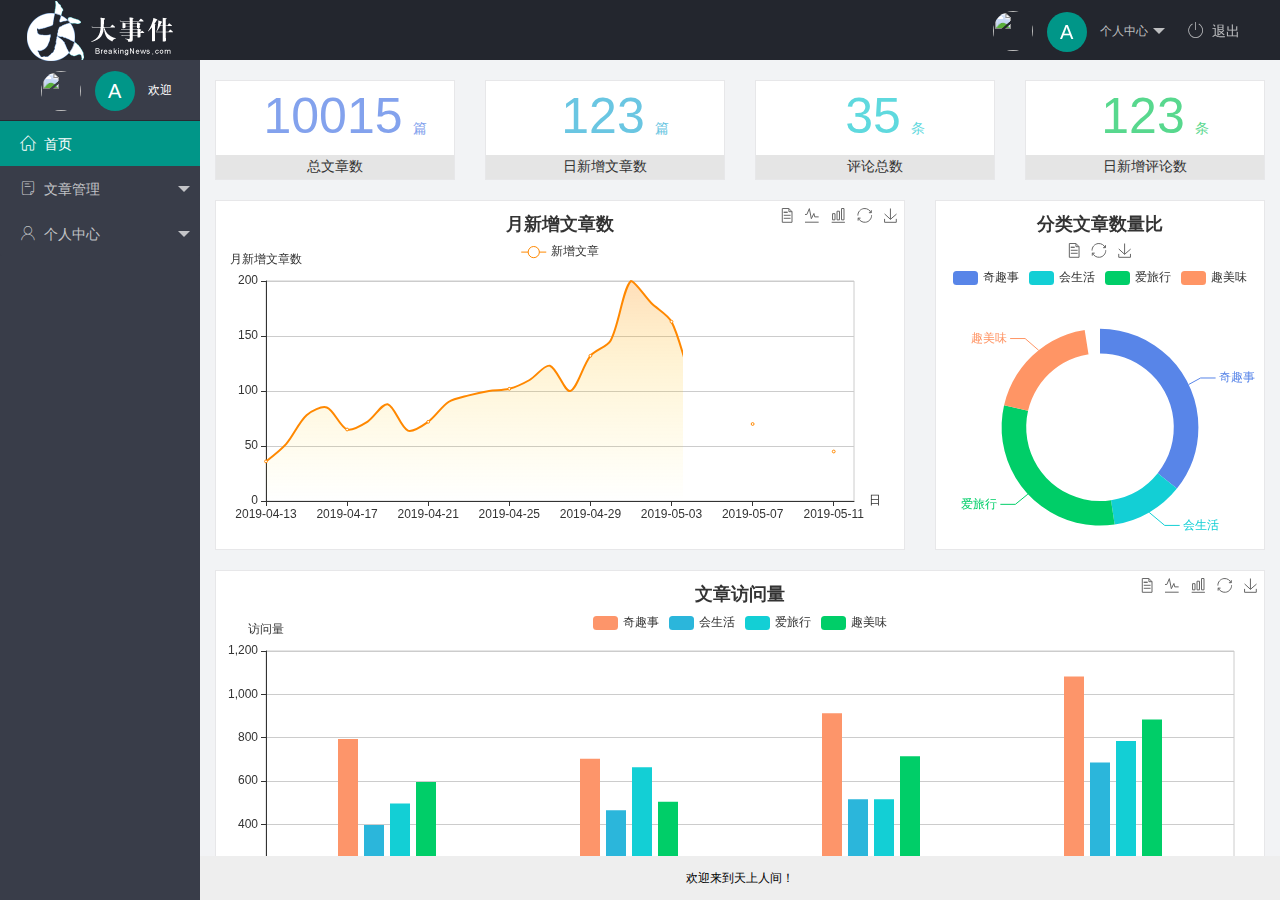
==== commit 2ec69d2f: "完成了推送" ====
--- a/index.html
+++ b/index.html
@@ -83,12 +83,13 @@
 
       <div class="layui-body">
         <!-- 内容主体区域 -->
+        <!-- <iframe name="fm" src="/home/dashboard.html" frameborder="0"></iframe> -->
         <iframe name="fm" src="/home/dashboard.html" frameborder="0"></iframe>
       </div>
 
       <div class="layui-footer">
         <!-- 底部固定区域 -->
-        © www.itheima.com - 黑马程序员
+        欢迎来到天上人间！
       </div>
     </div>
     <!-- 导入 layui 的JS文件 -->
